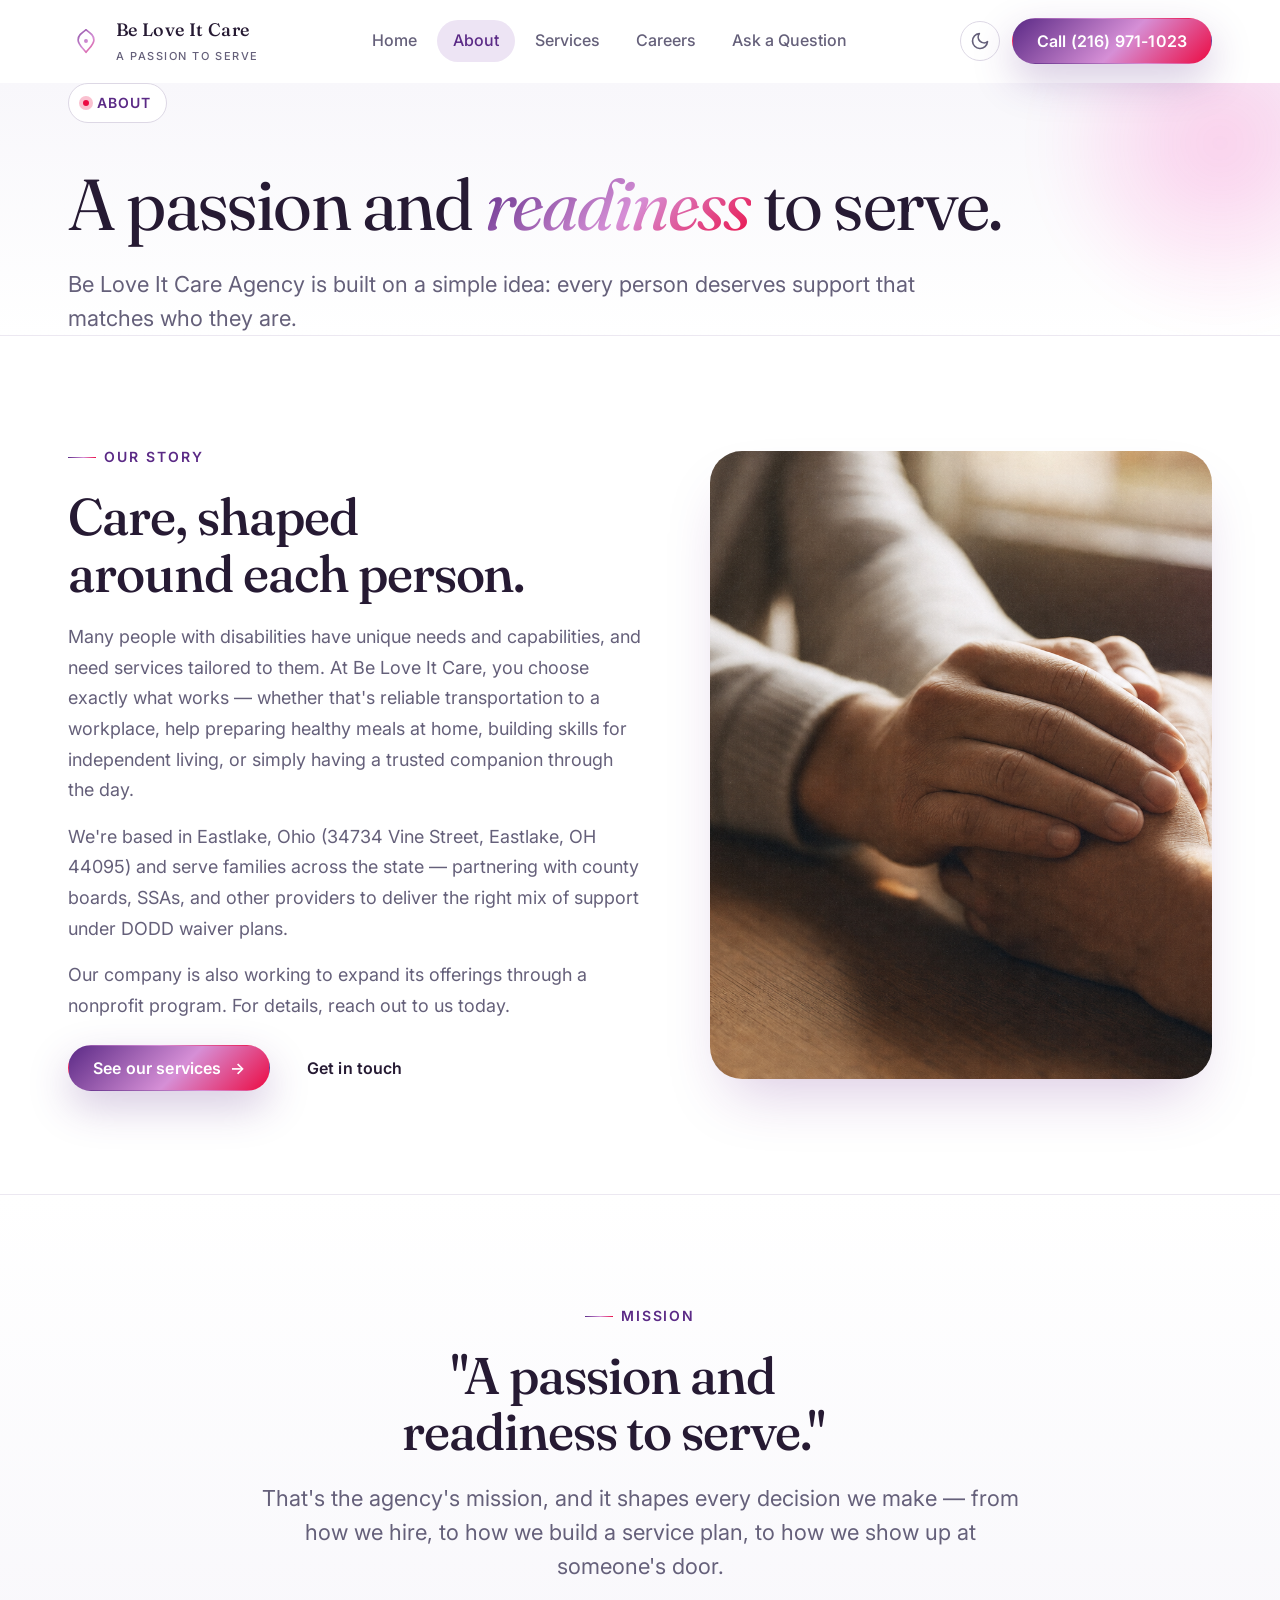
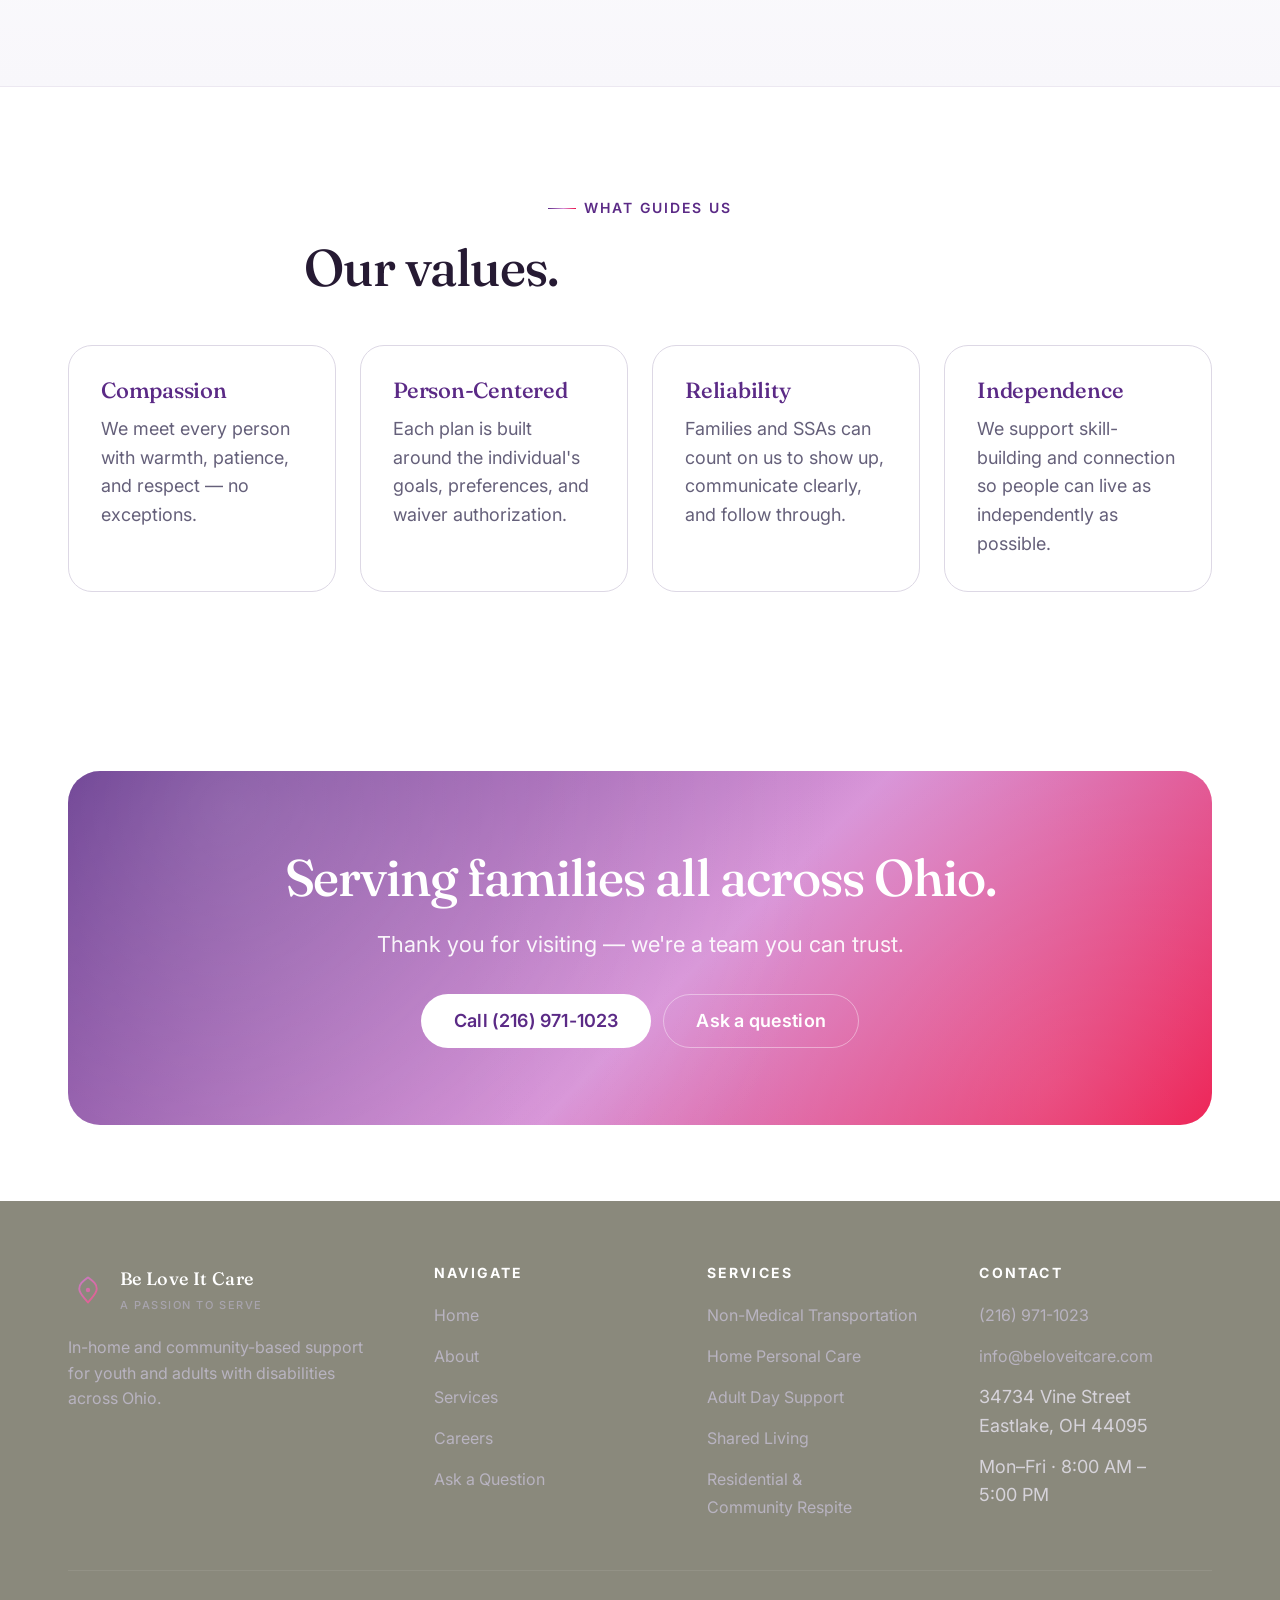
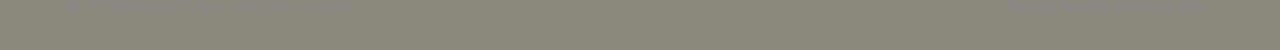
==== about.html @ aa415bed "Add files via upload" ====
<!doctype html>
<html lang="en">
<head>
  <meta charset="utf-8" />
  <meta name="viewport" content="width=device-width, initial-scale=1" />
  <title>About Be Love It Care — Be Love It Care</title>
  <meta name="description" content="Be Love It Care is an Eastlake, Ohio agency providing tailored in-home and community-based support for youth and adults with disabilities across the state." />
  <link rel="icon" type="image/svg+xml" href="./assets/favicon.svg" />
  <link rel="preconnect" href="https://fonts.googleapis.com" />
  <link rel="preconnect" href="https://fonts.gstatic.com" crossorigin />
  <link href="https://fonts.googleapis.com/css2?family=Fraunces:ital,opsz,wght@0,9..144,400;0,9..144,500;0,9..144,600;1,9..144,400;1,9..144,500&family=Inter:wght@400;500;600;700&display=swap" rel="stylesheet" />
  <link rel="stylesheet" href="./base.css" />
  <link rel="stylesheet" href="./style.css" />
</head>
<body>
  <a href="#main" class="sr-only">Skip to content</a>

  <header class="site-header">
    <div class="container">
      <nav class="nav" aria-label="Primary">
        <a class="brand" href="./index.html">
          <svg class="brand-mark" viewBox="0 0 64 64" fill="none" aria-hidden="true">
            <defs>
              <linearGradient id="bm1" x1="0" y1="0" x2="64" y2="64" gradientUnits="userSpaceOnUse">
                <stop offset="0" stop-color="#5b2a86"/><stop offset=".55" stop-color="#d68fd6"/><stop offset="1" stop-color="#ec0b43"/>
              </linearGradient>
            </defs>
            <path d="M32 12 C24 18, 18 22, 18 30 C18 38, 26 44, 32 52 C38 44, 46 38, 46 30 C46 22, 40 18, 32 12 Z" stroke="url(#bm1)" stroke-width="3" stroke-linejoin="round" fill="none"/>
            <circle cx="32" cy="32" r="3.5" fill="url(#bm1)"/>
          </svg>
          <span>
            <span class="brand-name">Be Love It Care</span>
            <span class="brand-tagline">A Passion to Serve</span>
          </span>
        </a>
        <ul class="nav-links" role="list">
          <li><a href="./index.html">Home</a></li>
          <li><a href="./about.html" aria-current="page">About</a></li>
          <li><a href="./services.html">Services</a></li>
          <li><a href="./careers.html">Careers</a></li>
          <li><a href="./ask.html">Ask a Question</a></li>
        </ul>
        <div class="nav-actions">
          <button class="theme-toggle" data-theme-toggle aria-label="Toggle theme"></button>
          <a class="btn btn--primary" href="tel:+12169711023">Call (216) 971-1023</a>
          <button class="nav-toggle" data-nav-toggle aria-label="Open menu" aria-expanded="false">
            <svg width="20" height="20" viewBox="0 0 24 24" fill="none" stroke="currentColor" stroke-width="2" stroke-linecap="round"><line x1="3" y1="6" x2="21" y2="6"/><line x1="3" y1="12" x2="21" y2="12"/><line x1="3" y1="18" x2="21" y2="18"/></svg>
          </button>
        </div>
      </nav>
    </div>
  </header>

  <main id="main">

    <section class="page-hero">
      <div class="container">
        <span class="hero-tag"><span class="dot"></span> About</span>
        <h1 class="page-title">A passion and <span class="accent">readiness</span> to serve.</h1>
        <p class="page-lede">Be Love It Care Agency is built on a simple idea: every person deserves support that matches who they are.</p>
      </div>
    </section>

    <section class="section">
      <div class="container">
        <div class="about-grid">
          <div class="reveal">
            <span class="section-eyebrow">Our Story</span>
            <h2 class="section-title">Care, shaped around each person.</h2>
            <p class="prose">Many people with disabilities have unique needs and capabilities, and need services tailored to them. At Be Love It Care, you choose exactly what works — whether that's reliable transportation to a workplace, help preparing healthy meals at home, building skills for independent living, or simply having a trusted companion through the day.</p>
            <p class="prose">We're based in Eastlake, Ohio (34734 Vine Street, Eastlake, OH 44095) and serve families across the state — partnering with county boards, SSAs, and other providers to deliver the right mix of support under DODD waiver plans.</p>
            <p class="prose">Our company is also working to expand its offerings through a nonprofit program. For details, reach out to us today.</p>
            <div style="margin-top: var(--space-6); display:flex; gap: var(--space-3); flex-wrap: wrap;">
              <a class="btn btn--primary" href="./services.html">See our services <span class="arrow">→</span></a>
              <a class="btn btn--ghost" href="./ask.html">Get in touch</a>
            </div>
          </div>
          <div class="reveal">
            <img class="rounded-img" src="./assets/about.png" alt="A caregiver and client sharing a quiet moment at a sunlit table" />
          </div>
        </div>
      </div>
    </section>

    <section class="section mission">
      <div class="container">
        <div class="reveal" style="text-align:center; max-width: 780px; margin: 0 auto;">
          <span class="section-eyebrow">Mission</span>
          <h2 class="section-title">"A passion and readiness to serve."</h2>
          <p class="section-lede">That's the agency's mission, and it shapes every decision we make — from how we hire, to how we build a service plan, to how we show up at someone's door.</p>
        </div>
      </div>
    </section>

    <section class="section">
      <div class="container">
        <div class="reveal" style="text-align:center; margin-bottom: var(--space-8);">
          <span class="section-eyebrow">What Guides Us</span>
          <h2 class="section-title">Our values.</h2>
        </div>
        <div class="values-grid">
          <div class="value reveal">
            <h3>Compassion</h3>
            <p>We meet every person with warmth, patience, and respect — no exceptions.</p>
          </div>
          <div class="value reveal">
            <h3>Person-Centered</h3>
            <p>Each plan is built around the individual's goals, preferences, and waiver authorization.</p>
          </div>
          <div class="value reveal">
            <h3>Reliability</h3>
            <p>Families and SSAs can count on us to show up, communicate clearly, and follow through.</p>
          </div>
          <div class="value reveal">
            <h3>Independence</h3>
            <p>We support skill-building and connection so people can live as independently as possible.</p>
          </div>
        </div>
      </div>
    </section>

    <section>
      <div class="container">
        <div class="cta-banner reveal">
          <h2>Serving families all across Ohio.</h2>
          <p>Thank you for visiting — we're a team you can trust.</p>
          <div style="display:flex; gap: var(--space-3); justify-content: center; flex-wrap: wrap;">
            <a class="btn btn--primary btn--lg" href="tel:+12169711023">Call (216) 971-1023</a>
            <a class="btn btn--secondary btn--lg" href="./ask.html">Ask a question</a>
          </div>
        </div>
      </div>
    </section>
  </main>

  <footer class="site-footer">
    <div class="container">
      <div class="footer-grid">
        <div>
          <div class="footer-brand">
            <svg class="brand-mark" viewBox="0 0 64 64" fill="none" aria-hidden="true">
              <defs><linearGradient id="fb1" x1="0" y1="0" x2="64" y2="64" gradientUnits="userSpaceOnUse"><stop offset="0" stop-color="#b88de0"/><stop offset="1" stop-color="#f44c70"/></linearGradient></defs>
              <path d="M32 12 C24 18, 18 22, 18 30 C18 38, 26 44, 32 52 C38 44, 46 38, 46 30 C46 22, 40 18, 32 12 Z" stroke="url(#fb1)" stroke-width="3" stroke-linejoin="round" fill="none"/>
              <circle cx="32" cy="32" r="3.5" fill="url(#fb1)"/>
            </svg>
            <span><span class="brand-name">Be Love It Care</span><span class="brand-tagline">A Passion to Serve</span></span>
          </div>
          <p class="footer-tagline">In-home and community-based support for youth and adults with disabilities across Ohio.</p>
        </div>
        <div class="footer-col">
          <h4>Navigate</h4>
          <ul role="list">
            <li><a href="./index.html">Home</a></li>
            <li><a href="./about.html">About</a></li>
            <li><a href="./services.html">Services</a></li>
            <li><a href="./careers.html">Careers</a></li>
            <li><a href="./ask.html">Ask a Question</a></li>
          </ul>
        </div>
        <div class="footer-col">
          <h4>Services</h4>
          <ul role="list">
            <li><a href="./services.html#transportation">Non-Medical Transportation</a></li>
            <li><a href="./services.html#personal-care">Home Personal Care</a></li>
            <li><a href="./services.html#day-support">Adult Day Support</a></li>
            <li><a href="./services.html#shared-living">Shared Living</a></li>
            <li><a href="./services.html#respite">Residential &amp; Community Respite</a></li>
          </ul>
        </div>
        <div class="footer-col">
          <h4>Contact</h4>
          <ul role="list">
            <li><a href="tel:+12169711023">(216) 971-1023</a></li>
            <li><a href="mailto:info@beloveitcare.com">info@beloveitcare.com</a></li>
            <li>34734 Vine Street<br/>Eastlake, OH 44095</li>
            <li>Mon–Fri · 8:00 AM – 5:00 PM</li>
          </ul>
        </div>
      </div>
      <div class="footer-bar">
        <span>© <span id="current-year">2026</span> Be Love It Care. All rights reserved.</span>
        <span>Serving families all across Ohio.</span>
      </div>
    </div>
  </footer>

  <script src="./app.js" defer></script>
</body>
</html>
---- base.css ----
/* base.css */
*, *::before, *::after { box-sizing: border-box; margin: 0; padding: 0; }

html {
  -moz-text-size-adjust: none;
  -webkit-text-size-adjust: none;
  text-size-adjust: none;
  -webkit-font-smoothing: antialiased;
  -moz-osx-font-smoothing: grayscale;
  text-rendering: optimizeLegibility;
  scroll-behavior: smooth;
  hanging-punctuation: first last;
  scroll-padding-top: var(--space-20);
}

body {
  min-height: 100dvh;
  line-height: 1.6;
  font-family: var(--font-body, sans-serif);
  font-size: var(--text-base);
  color: var(--color-text);
  background-color: var(--color-bg);
}

img, picture, video, canvas, svg { display: block; max-width: 100%; height: auto; }
ul[role='list'], ol[role='list'] { list-style: none; }
input, button, textarea, select { font: inherit; color: inherit; }

h1, h2, h3, h4, h5, h6 { text-wrap: balance; line-height: 1.15; font-family: var(--font-display, serif); font-weight: 500; letter-spacing: -0.01em; }
p, li, figcaption { text-wrap: pretty; max-width: 68ch; }

::selection { background: color-mix(in oklab, var(--color-primary) 25%, transparent); color: var(--color-text); }

:focus-visible { outline: 2px solid var(--color-primary); outline-offset: 3px; border-radius: var(--radius-sm); }

@media (prefers-reduced-motion: reduce) {
  *, *::before, *::after {
    animation-duration: 0.01ms !important;
    animation-iteration-count: 1 !important;
    transition-duration: 0.01ms !important;
    scroll-behavior: auto !important;
  }
}

button { cursor: pointer; background: none; border: none; }
table { border-collapse: collapse; width: 100%; }

a, button, [role='button'], [role='link'], input, textarea, select {
  transition: color var(--transition-interactive), background var(--transition-interactive), border-color var(--transition-interactive), box-shadow var(--transition-interactive), transform var(--transition-interactive);
}

.sr-only {
  position: absolute; width: 1px; height: 1px; padding: 0; margin: -1px;
  overflow: hidden; clip: rect(0,0,0,0); white-space: nowrap; border-width: 0;
}
---- style.css ----
/* ============================================================
   Be Love It Care — Design System
   Brand: #5b2a86 deep purple, #d68fd6 orchid, #ec0b43 crimson
           #8a897c warm gray, #fbfcff cloud white
   ============================================================ */

:root, [data-theme='light'] {
  /* Type scale */
  --text-xs: clamp(0.75rem, 0.7rem + 0.25vw, 0.875rem);
  --text-sm: clamp(0.875rem, 0.8rem + 0.35vw, 1rem);
  --text-base: clamp(1rem, 0.95rem + 0.25vw, 1.125rem);
  --text-lg: clamp(1.125rem, 1rem + 0.6vw, 1.375rem);
  --text-xl: clamp(1.5rem, 1.2rem + 1.25vw, 2.25rem);
  --text-2xl: clamp(2rem, 1.3rem + 2.4vw, 3.25rem);
  --text-3xl: clamp(2.5rem, 1.3rem + 4vw, 4.5rem);
  --text-hero: clamp(2.75rem, 1rem + 5.5vw, 5.5rem);

  /* Spacing */
  --space-1: 0.25rem;
  --space-2: 0.5rem;
  --space-3: 0.75rem;
  --space-4: 1rem;
  --space-5: 1.25rem;
  --space-6: 1.5rem;
  --space-8: 2rem;
  --space-10: 2.5rem;
  --space-12: 3rem;
  --space-16: 4rem;
  --space-20: 5rem;
  --space-24: 6rem;
  --space-32: 8rem;

  /* Brand palette — light mode */
  --color-bg: #ffffff;
  --color-surface: #ffffff;
  --color-surface-2: #f8f7fb;
  --color-surface-offset: #f0edf5;
  --color-surface-tinted: #fbf4fb;
  --color-divider: #ece8f1;
  --color-border: #ddd8e5;

  --color-text: #261a33;
  --color-text-muted: #65607a;
  --color-text-faint: #a39fae;
  --color-text-inverse: #fbfcff;

  --color-primary: #5b2a86;          /* deep purple */
  --color-primary-hover: #481f6c;
  --color-primary-active: #361650;
  --color-primary-soft: #ede4f4;

  --color-accent: #d68fd6;            /* orchid */
  --color-accent-hover: #c272c2;
  --color-accent-soft: #f7e9f7;

  --color-highlight: #ec0b43;        /* crimson for emphasis */
  --color-highlight-soft: #fde2e8;

  --color-graphite: #8a897c;
  --color-mist: #ffffff;

  /* Brand gradient — used sparingly */
  --gradient-brand: linear-gradient(135deg, #5b2a86 0%, #d68fd6 55%, #ec0b43 100%);
  --gradient-soft: linear-gradient(180deg, #ffffff 0%, #f8f7fb 100%);

  /* Radius */
  --radius-sm: 0.375rem;
  --radius-md: 0.625rem;
  --radius-lg: 1rem;
  --radius-xl: 1.5rem;
  --radius-2xl: 2rem;
  --radius-full: 9999px;

  /* Transitions */
  --transition-interactive: 220ms cubic-bezier(0.16, 1, 0.3, 1);
  --transition-slow: 600ms cubic-bezier(0.16, 1, 0.3, 1);

  /* Shadows */
  --shadow-sm: 0 1px 2px rgb(45 30 60 / 0.06);
  --shadow-md: 0 8px 24px rgb(45 30 60 / 0.08);
  --shadow-lg: 0 24px 60px rgb(45 30 60 / 0.12);
  --shadow-brand: 0 16px 40px rgb(91 42 134 / 0.25);

  /* Content widths */
  --content-narrow: 680px;
  --content-default: 1040px;
  --content-wide: 1240px;

  /* Fonts */
  --font-body: 'Inter', 'Helvetica Neue', system-ui, sans-serif;
  --font-display: 'Fraunces', 'Cormorant Garamond', Georgia, serif;
}

[data-theme='dark'] {
  --color-bg: #14111a;
  --color-surface: #1d1827;
  --color-surface-2: #241d30;
  --color-surface-offset: #2c2438;
  --color-surface-tinted: #2b1d33;
  --color-divider: #2f2840;
  --color-border: #3c3450;

  --color-text: #f0eaf5;
  --color-text-muted: #a89eb6;
  --color-text-faint: #6e6580;
  --color-text-inverse: #14111a;

  --color-primary: #b88de0;
  --color-primary-hover: #caa3ec;
  --color-primary-active: #dabaf2;
  --color-primary-soft: #2a1d3a;

  --color-accent: #e2a8e2;
  --color-accent-hover: #ecbeec;
  --color-accent-soft: #321e3a;

  --color-highlight: #f44c70;
  --color-highlight-soft: #3a1c25;

  --gradient-brand: linear-gradient(135deg, #7a44a8 0%, #d68fd6 55%, #f44c70 100%);
  --gradient-soft: linear-gradient(180deg, #14111a 0%, #1d1827 100%);

  --shadow-sm: 0 1px 2px rgb(0 0 0 / 0.3);
  --shadow-md: 0 8px 24px rgb(0 0 0 / 0.4);
  --shadow-lg: 0 24px 60px rgb(0 0 0 / 0.5);
  --shadow-brand: 0 16px 40px rgb(236 11 67 / 0.22);
}

/* System preference fallback */
@media (prefers-color-scheme: dark) {
  :root:not([data-theme]) {
    --color-bg: #14111a;
    --color-surface: #1d1827;
    --color-surface-2: #241d30;
    --color-surface-offset: #2c2438;
    --color-surface-tinted: #2b1d33;
    --color-divider: #2f2840;
    --color-border: #3c3450;
    --color-text: #f0eaf5;
    --color-text-muted: #a89eb6;
    --color-text-faint: #6e6580;
    --color-text-inverse: #14111a;
    --color-primary: #b88de0;
    --color-primary-hover: #caa3ec;
    --color-primary-soft: #2a1d3a;
    --color-accent: #e2a8e2;
    --color-accent-soft: #321e3a;
    --color-highlight: #f44c70;
  }
}

/* ============================================================
   Layout primitives
   ============================================================ */

.container {
  width: 100%;
  max-width: var(--content-wide);
  margin-inline: auto;
  padding-inline: clamp(var(--space-5), 4vw, var(--space-12));
}
.container--narrow { max-width: var(--content-narrow); }
.container--default { max-width: var(--content-default); }

.section {
  padding-block: clamp(var(--space-16), 8vw, var(--space-32));
}
.section--tight { padding-block: clamp(var(--space-12), 6vw, var(--space-20)); }

.section-eyebrow {
  display: inline-flex;
  align-items: center;
  gap: var(--space-2);
  font-size: var(--text-xs);
  font-weight: 600;
  text-transform: uppercase;
  letter-spacing: 0.14em;
  color: var(--color-primary);
  margin-bottom: var(--space-5);
}
.section-eyebrow::before {
  content: '';
  display: inline-block;
  width: 1.75rem;
  height: 1px;
  background: var(--gradient-brand);
}

.section-title {
  font-family: var(--font-display);
  font-size: var(--text-2xl);
  font-weight: 500;
  letter-spacing: -0.02em;
  line-height: 1.1;
  max-width: 22ch;
  margin-bottom: var(--space-5);
}
.section-lede {
  font-size: var(--text-lg);
  color: var(--color-text-muted);
  max-width: 58ch;
  line-height: 1.55;
}

/* ============================================================
   Header / Navigation
   ============================================================ */

.site-header {
  position: sticky;
  top: 0;
  z-index: 50;
  background: color-mix(in oklab, var(--color-bg) 85%, transparent);
  backdrop-filter: saturate(140%) blur(14px);
  -webkit-backdrop-filter: saturate(140%) blur(14px);
  border-bottom: 1px solid transparent;
  transition: border-color var(--transition-interactive), background var(--transition-interactive);
}
.site-header.is-scrolled {
  border-bottom-color: var(--color-divider);
}

.nav {
  display: flex;
  align-items: center;
  justify-content: space-between;
  gap: var(--space-6);
  padding-block: var(--space-4);
}

.brand {
  display: inline-flex;
  align-items: center;
  gap: var(--space-3);
  text-decoration: none;
  color: var(--color-text);
}
.brand-mark { width: 36px; height: 36px; flex-shrink: 0; }
.brand-name {
  font-family: var(--font-display);
  font-size: 1.125rem;
  font-weight: 500;
  letter-spacing: 0.02em;
  line-height: 1;
}
.brand-tagline {
  display: block;
  font-family: var(--font-body);
  font-size: 0.6875rem;
  letter-spacing: 0.14em;
  text-transform: uppercase;
  color: var(--color-text-muted);
  margin-top: 0.2rem;
  font-weight: 500;
}

.nav-links {
  display: flex;
  align-items: center;
  gap: var(--space-1);
  list-style: none;
}
.nav-links a {
  display: inline-block;
  padding: var(--space-2) var(--space-4);
  font-size: var(--text-sm);
  font-weight: 500;
  color: var(--color-text-muted);
  text-decoration: none;
  border-radius: var(--radius-full);
}
.nav-links a:hover, .nav-links a[aria-current='page'] { color: var(--color-primary); background: var(--color-primary-soft); }

.nav-actions { display: flex; align-items: center; gap: var(--space-3); }

.theme-toggle {
  display: inline-flex;
  align-items: center;
  justify-content: center;
  width: 40px; height: 40px;
  border-radius: var(--radius-full);
  color: var(--color-text-muted);
  border: 1px solid var(--color-border);
  background: var(--color-surface);
}
.theme-toggle:hover { color: var(--color-primary); border-color: var(--color-primary); }

.nav-toggle {
  display: none;
  width: 40px; height: 40px;
  align-items: center;
  justify-content: center;
  border-radius: var(--radius-full);
  border: 1px solid var(--color-border);
  background: var(--color-surface);
  color: var(--color-text);
}

/* ============================================================
   Buttons
   ============================================================ */

.btn {
  display: inline-flex;
  align-items: center;
  justify-content: center;
  gap: var(--space-2);
  padding: 0.875rem 1.5rem;
  font-size: var(--text-sm);
  font-weight: 600;
  letter-spacing: 0.01em;
  border-radius: var(--radius-full);
  text-decoration: none;
  border: 1px solid transparent;
  white-space: nowrap;
  line-height: 1;
}
.btn--primary {
  background: var(--gradient-brand);
  color: #fff;
  box-shadow: var(--shadow-brand);
}
.btn--primary:hover { transform: translateY(-1px); filter: saturate(110%); }
.btn--secondary {
  background: var(--color-surface);
  color: var(--color-text);
  border-color: var(--color-border);
}
.btn--secondary:hover { color: var(--color-primary); border-color: var(--color-primary); }
.btn--ghost {
  background: transparent;
  color: var(--color-text);
  border-color: transparent;
}
.btn--ghost:hover { color: var(--color-primary); }
.btn--lg { padding: 1.05rem 2rem; font-size: var(--text-base); }
.btn .arrow { transition: transform var(--transition-interactive); }
.btn:hover .arrow { transform: translateX(3px); }

/* ============================================================
   Hero
   ============================================================ */

.hero {
  position: relative;
  padding-top: clamp(var(--space-16), 8vw, var(--space-24));
  padding-bottom: clamp(var(--space-16), 8vw, var(--space-24));
  overflow: hidden;
}
.hero::before {
  content: '';
  position: absolute;
  inset: -20% -10% auto auto;
  width: 60vmax;
  height: 60vmax;
  background: radial-gradient(circle at 50% 50%, color-mix(in oklab, var(--color-highlight) 30%, transparent) 0%, transparent 60%);
  filter: blur(40px);
  z-index: 0;
  pointer-events: none;
}
.hero::after {
  content: '';
  position: absolute;
  inset: auto auto -20% -10%;
  width: 50vmax;
  height: 50vmax;
  background: radial-gradient(circle at 50% 50%, color-mix(in oklab, var(--color-primary) 30%, transparent) 0%, transparent 60%);
  filter: blur(40px);
  z-index: 0;
  pointer-events: none;
}
.hero > .container { position: relative; z-index: 1; }

.hero-grid {
  display: grid;
  gap: clamp(var(--space-10), 6vw, var(--space-16));
  grid-template-columns: 1.1fr 0.9fr;
  align-items: center;
}
@media (max-width: 900px) {
  .hero-grid { grid-template-columns: 1fr; }
}

.hero-tag {
  display: inline-flex;
  align-items: center;
  gap: var(--space-2);
  padding: 0.5rem 0.875rem;
  background: var(--color-surface);
  border: 1px solid var(--color-border);
  border-radius: var(--radius-full);
  font-size: var(--text-xs);
  font-weight: 600;
  letter-spacing: 0.08em;
  text-transform: uppercase;
  color: var(--color-primary);
  margin-bottom: var(--space-6);
}
.hero-tag .dot {
  width: 6px; height: 6px;
  border-radius: 50%;
  background: var(--color-highlight);
  box-shadow: 0 0 0 4px color-mix(in oklab, var(--color-highlight) 25%, transparent);
}

.hero-title {
  font-family: var(--font-display);
  font-size: var(--text-hero);
  font-weight: 400;
  letter-spacing: -0.025em;
  line-height: 1.02;
  margin-bottom: var(--space-6);
}
.hero-title .accent {
  background: var(--gradient-brand);
  -webkit-background-clip: text;
  background-clip: text;
  color: transparent;
  font-style: italic;
}

.hero-lede {
  font-size: var(--text-lg);
  color: var(--color-text-muted);
  max-width: 50ch;
  margin-bottom: var(--space-8);
  line-height: 1.6;
}

.hero-ctas { display: flex; flex-wrap: wrap; gap: var(--space-3); }

.hero-badges {
  display: flex;
  flex-wrap: wrap;
  gap: var(--space-2);
  margin-top: var(--space-8);
}
.badge {
  display: inline-flex;
  align-items: center;
  gap: var(--space-2);
  padding: 0.45rem 0.875rem;
  font-size: 0.78rem;
  font-weight: 500;
  border-radius: var(--radius-full);
  background: var(--color-surface);
  border: 1px solid var(--color-border);
  color: var(--color-text);
}
.badge svg { color: var(--color-primary); }

.hero-visual {
  position: relative;
  border-radius: var(--radius-2xl);
  overflow: hidden;
  box-shadow: var(--shadow-lg);
  aspect-ratio: 4 / 5;
  background: var(--color-surface-2);
}
.hero-visual img { width: 100%; height: 100%; object-fit: cover; }
.hero-visual::after { content: none; }
.hero-stat {
  position: absolute;
  left: var(--space-6);
  bottom: var(--space-6);
  z-index: 2;
  padding: var(--space-5) var(--space-6);
  background: color-mix(in oklab, var(--color-bg) 90%, transparent);
  backdrop-filter: blur(10px);
  border-radius: var(--radius-lg);
  max-width: 280px;
}
.hero-stat strong {
  font-family: var(--font-display);
  font-size: 1.5rem;
  font-weight: 500;
  display: block;
  white-space: nowrap;
  background: var(--gradient-brand);
  -webkit-background-clip: text;
  background-clip: text;
  color: transparent;
  margin-bottom: 0.25rem;
}
.hero-stat span { font-size: var(--text-sm); color: var(--color-text-muted); }

/* ============================================================
   Pillars row
   ============================================================ */

.pillars {
  background: var(--color-surface-2);
  border-block: 1px solid var(--color-divider);
}
.pillars-grid {
  display: grid;
  grid-template-columns: repeat(3, 1fr);
  gap: var(--space-8);
}
@media (max-width: 800px) { .pillars-grid { grid-template-columns: 1fr; } }
.pillar {
  display: flex;
  align-items: flex-start;
  gap: var(--space-4);
}
.pillar-icon {
  flex-shrink: 0;
  width: 48px; height: 48px;
  display: grid; place-items: center;
  background: var(--color-primary-soft);
  color: var(--color-primary);
  border-radius: var(--radius-md);
}
.pillar h3 { font-family: var(--font-body); font-size: var(--text-base); font-weight: 600; margin-bottom: 0.25rem; }
.pillar p { font-size: var(--text-sm); color: var(--color-text-muted); }

/* ============================================================
   Services grid
   ============================================================ */

.services-grid {
  display: grid;
  grid-template-columns: repeat(auto-fit, minmax(280px, 1fr));
  gap: var(--space-5);
  margin-top: var(--space-12);
}
.service-card {
  background: var(--color-surface);
  border: 1px solid var(--color-border);
  border-radius: var(--radius-xl);
  padding: var(--space-8);
  transition: transform var(--transition-interactive), box-shadow var(--transition-interactive), border-color var(--transition-interactive);
  position: relative;
  overflow: hidden;
}
.service-card::before {
  content: '';
  position: absolute;
  top: 0; left: 0; right: 0; height: 3px;
  background: var(--gradient-brand);
  opacity: 0;
  transition: opacity var(--transition-interactive);
}
.service-card:hover {
  transform: translateY(-4px);
  box-shadow: var(--shadow-md);
  border-color: transparent;
}
.service-card:hover::before { opacity: 1; }
.service-card .icon {
  display: grid; place-items: center;
  width: 52px; height: 52px;
  background: var(--color-primary-soft);
  color: var(--color-primary);
  border-radius: var(--radius-md);
  margin-bottom: var(--space-5);
}
.service-card h3 {
  font-family: var(--font-display);
  font-size: 1.375rem;
  font-weight: 500;
  letter-spacing: -0.01em;
  margin-bottom: var(--space-3);
}
.service-card p { color: var(--color-text-muted); font-size: var(--text-base); line-height: 1.6; }

/* ============================================================
   Mission with stats
   ============================================================ */

.mission {
  background: var(--gradient-soft);
  border-block: 1px solid var(--color-divider);
}
.mission-grid {
  display: grid;
  grid-template-columns: 1.2fr 1fr;
  gap: clamp(var(--space-10), 8vw, var(--space-20));
  align-items: center;
}
@media (max-width: 900px) { .mission-grid { grid-template-columns: 1fr; } }
.stats {
  display: grid;
  grid-template-columns: 1fr 1fr;
  gap: var(--space-6);
}
.stat {
  padding: var(--space-6);
  background: var(--color-surface);
  border: 1px solid var(--color-border);
  border-radius: var(--radius-lg);
}
.stat strong {
  font-family: var(--font-display);
  font-size: clamp(2.25rem, 1rem + 3vw, 3rem);
  font-weight: 500;
  display: block;
  background: var(--gradient-brand);
  -webkit-background-clip: text;
  background-clip: text;
  color: transparent;
  line-height: 1;
  margin-bottom: var(--space-2);
}
.stat span { font-size: var(--text-sm); color: var(--color-text-muted); }

/* ============================================================
   Who we serve
   ============================================================ */

.audience-grid {
  display: grid;
  grid-template-columns: repeat(auto-fit, minmax(240px, 1fr));
  gap: var(--space-5);
  margin-top: var(--space-12);
}
.audience-card {
  position: relative;
  border-radius: var(--radius-xl);
  padding: var(--space-8);
  overflow: hidden;
  min-height: 280px;
  display: flex;
  flex-direction: column;
  justify-content: flex-end;
  color: #fff;
  isolation: isolate;
}
.audience-card::before {
  content: '';
  position: absolute; inset: 0;
  background: var(--gradient-brand);
  z-index: -2;
}
.audience-card::after {
  content: '';
  position: absolute; inset: 0;
  background: linear-gradient(180deg, rgb(0 0 0 / 0.1) 0%, rgb(0 0 0 / 0.55) 100%);
  z-index: -1;
}
.audience-card:nth-child(2)::before { background: linear-gradient(135deg, #5b2a86, #8a897c); }
.audience-card:nth-child(3)::before { background: linear-gradient(135deg, #d68fd6, #5b2a86); }
.audience-card:nth-child(4)::before { background: linear-gradient(135deg, #ec0b43, #d68fd6); }
.audience-card h3 {
  font-family: var(--font-display);
  font-size: 1.5rem;
  font-weight: 500;
  margin-bottom: var(--space-2);
}
.audience-card p { font-size: var(--text-sm); opacity: 0.9; line-height: 1.55; }

/* ============================================================
   CTA banner
   ============================================================ */

.cta-banner {
  position: relative;
  border-radius: var(--radius-2xl);
  padding: clamp(var(--space-10), 6vw, var(--space-20));
  background: var(--gradient-brand);
  color: #fff;
  overflow: hidden;
  text-align: center;
  margin-block: clamp(var(--space-12), 6vw, var(--space-20));
}
.cta-banner::before {
  content: '';
  position: absolute;
  inset: -50% -10%;
  background: radial-gradient(circle at 20% 30%, rgb(255 255 255 / 0.2) 0%, transparent 50%),
              radial-gradient(circle at 80% 70%, rgb(255 255 255 / 0.15) 0%, transparent 50%);
  pointer-events: none;
}
.cta-banner > * { position: relative; }
.cta-banner h2 {
  font-family: var(--font-display);
  font-size: var(--text-2xl);
  font-weight: 500;
  letter-spacing: -0.02em;
  max-width: 22ch;
  margin: 0 auto var(--space-5);
}
.cta-banner p { font-size: var(--text-lg); margin: 0 auto var(--space-8); max-width: 50ch; opacity: 0.92; }
.cta-banner .btn--primary { background: #fff; color: var(--color-primary); box-shadow: none; }
.cta-banner .btn--primary:hover { background: var(--color-mist); }
.cta-banner .btn--secondary { background: transparent; color: #fff; border-color: rgb(255 255 255 / 0.4); }
.cta-banner .btn--secondary:hover { background: rgb(255 255 255 / 0.1); color: #fff; }

/* ============================================================
   Forms
   ============================================================ */

.form-page {
  padding-block: clamp(var(--space-12), 6vw, var(--space-20));
}
.form-layout {
  display: grid;
  grid-template-columns: 1fr 1.4fr;
  gap: clamp(var(--space-10), 6vw, var(--space-16));
  align-items: flex-start;
}
@media (max-width: 900px) { .form-layout { grid-template-columns: 1fr; } }

.form-side {
  position: sticky;
  top: var(--space-24);
}
.form-side h1 {
  font-family: var(--font-display);
  font-size: var(--text-3xl);
  font-weight: 400;
  letter-spacing: -0.025em;
  line-height: 1.05;
  margin-bottom: var(--space-6);
}
.form-side h1 .accent {
  background: var(--gradient-brand);
  -webkit-background-clip: text;
  background-clip: text;
  color: transparent;
  font-style: italic;
}
.form-side .lede {
  font-size: var(--text-lg);
  color: var(--color-text-muted);
  line-height: 1.55;
  margin-bottom: var(--space-8);
}

.steps {
  display: grid;
  gap: var(--space-5);
  margin-top: var(--space-8);
}
.step {
  display: grid;
  grid-template-columns: 44px 1fr;
  gap: var(--space-4);
  align-items: flex-start;
}
.step-num {
  width: 44px; height: 44px;
  display: grid; place-items: center;
  border-radius: var(--radius-full);
  background: var(--color-primary-soft);
  color: var(--color-primary);
  font-family: var(--font-display);
  font-weight: 600;
  font-size: 1.125rem;
}
.step h4 { font-family: var(--font-body); font-size: var(--text-base); font-weight: 600; margin-bottom: 0.25rem; }
.step p { font-size: var(--text-sm); color: var(--color-text-muted); }

.form-card {
  background: var(--color-surface);
  border: 1px solid var(--color-border);
  border-radius: var(--radius-xl);
  padding: clamp(var(--space-6), 4vw, var(--space-10));
  box-shadow: var(--shadow-sm);
}

.form-section {
  padding-block: var(--space-6);
  border-bottom: 1px solid var(--color-divider);
}
.form-section:first-child { padding-top: 0; }
.form-section:last-of-type { border-bottom: 0; padding-bottom: 0; }
.form-section h3 {
  font-family: var(--font-body);
  font-size: 0.8125rem;
  font-weight: 600;
  text-transform: uppercase;
  letter-spacing: 0.12em;
  color: var(--color-primary);
  margin-bottom: var(--space-5);
}

.field-row {
  display: grid;
  grid-template-columns: 1fr 1fr;
  gap: var(--space-4);
}
@media (max-width: 600px) { .field-row { grid-template-columns: 1fr; } }

.field {
  display: flex;
  flex-direction: column;
  gap: var(--space-2);
  margin-bottom: var(--space-4);
}
.field:last-child { margin-bottom: 0; }
.field label {
  font-size: var(--text-sm);
  font-weight: 500;
  color: var(--color-text);
}
.field .req { color: var(--color-accent); margin-left: 2px; }
.field input,
.field select,
.field textarea {
  width: 100%;
  padding: 0.8rem 0.95rem;
  background: var(--color-bg);
  border: 1px solid var(--color-border);
  border-radius: var(--radius-md);
  font-size: var(--text-base);
  color: var(--color-text);
  font-family: var(--font-body);
}
.field input:hover,
.field select:hover,
.field textarea:hover { border-color: var(--color-primary); }
.field input:focus,
.field select:focus,
.field textarea:focus {
  outline: none;
  border-color: var(--color-primary);
  box-shadow: 0 0 0 4px var(--color-primary-soft);
}
.field textarea { min-height: 140px; resize: vertical; }
.field-help { font-size: var(--text-xs); color: var(--color-text-muted); }

.checkbox-group { display: grid; gap: var(--space-3); }
.checkbox {
  display: flex;
  align-items: flex-start;
  gap: var(--space-3);
  padding: var(--space-4);
  border: 1px solid var(--color-border);
  border-radius: var(--radius-md);
  cursor: pointer;
  background: var(--color-bg);
  transition: border-color var(--transition-interactive), background var(--transition-interactive);
}
.checkbox:hover { border-color: var(--color-primary); }
.checkbox input { margin-top: 0.2rem; flex-shrink: 0; accent-color: var(--color-primary); }
.checkbox-text { font-size: var(--text-sm); line-height: 1.5; }
.checkbox-text strong { display: block; font-weight: 600; margin-bottom: 0.15rem; }
.checkbox-text span { color: var(--color-text-muted); }

.form-submit {
  display: flex;
  justify-content: space-between;
  align-items: center;
  gap: var(--space-5);
  margin-top: var(--space-8);
  padding-top: var(--space-6);
  border-top: 1px solid var(--color-divider);
}
.form-disclaimer {
  font-size: var(--text-xs);
  color: var(--color-text-muted);
  max-width: 40ch;
}

/* ============================================================
   Careers positions
   ============================================================ */

.positions-grid {
  display: grid;
  grid-template-columns: repeat(auto-fit, minmax(280px, 1fr));
  gap: var(--space-6);
  margin-top: var(--space-8);
}
.position-card {
  display: flex;
  flex-direction: column;
  padding: var(--space-8);
  background: var(--color-surface);
  border: 1px solid var(--color-border);
  border-radius: var(--radius-xl);
  transition: transform var(--transition-interactive), border-color var(--transition-interactive), box-shadow var(--transition-interactive);
}
.position-card:hover {
  transform: translateY(-3px);
  border-color: var(--color-primary);
  box-shadow: var(--shadow-md);
}
.position-card .position-tag {
  display: inline-block;
  align-self: flex-start;
  font-size: var(--text-xs);
  font-weight: 600;
  letter-spacing: 0.08em;
  text-transform: uppercase;
  padding: 0.35rem 0.75rem;
  border-radius: var(--radius-full);
  background: var(--gradient-brand);
  color: #fff;
  margin-bottom: var(--space-4);
}
.position-card h3 {
  font-family: var(--font-display);
  font-size: 1.375rem;
  font-weight: 500;
  letter-spacing: -0.01em;
  line-height: 1.2;
  margin-bottom: var(--space-3);
  color: var(--color-text);
}
.position-card > p {
  color: var(--color-text-muted);
  font-size: var(--text-sm);
  line-height: 1.55;
  margin-bottom: var(--space-5);
}
.position-bullets {
  list-style: none;
  padding: 0;
  display: grid;
  gap: var(--space-2);
  font-size: var(--text-sm);
  margin-bottom: var(--space-6);
}
.position-bullets li {
  padding-left: var(--space-5);
  position: relative;
  color: var(--color-text);
}
.position-bullets li::before {
  content: "";
  position: absolute;
  left: 0;
  top: 0.45em;
  width: 14px;
  height: 14px;
  border-radius: var(--radius-full);
  background: var(--gradient-brand);
  opacity: 0.85;
  -webkit-mask: url("data:image/svg+xml;utf8,<svg xmlns='http://www.w3.org/2000/svg' viewBox='0 0 24 24' fill='none' stroke='white' stroke-width='4' stroke-linecap='round' stroke-linejoin='round'><polyline points='20 6 9 17 4 12'/></svg>") center/70% no-repeat;
          mask: url("data:image/svg+xml;utf8,<svg xmlns='http://www.w3.org/2000/svg' viewBox='0 0 24 24' fill='none' stroke='white' stroke-width='4' stroke-linecap='round' stroke-linejoin='round'><polyline points='20 6 9 17 4 12'/></svg>") center/70% no-repeat;
}
.position-card .btn { margin-top: auto; align-self: flex-start; }

.benefits-strip {
  margin-top: var(--space-16);
  padding: var(--space-10);
  background: var(--color-surface-2);
  border: 1px solid var(--color-border);
  border-radius: var(--radius-xl);
  display: grid;
  grid-template-columns: minmax(220px, 1fr) 1.4fr;
  gap: var(--space-10);
  align-items: center;
}
.benefits-strip h3 {
  font-family: var(--font-display);
  font-size: 1.5rem;
  font-weight: 500;
  line-height: 1.2;
  letter-spacing: -0.01em;
  margin-top: var(--space-3);
  color: var(--color-text);
  max-width: 18ch;
}
.benefits-list {
  list-style: none;
  padding: 0;
  display: flex;
  flex-wrap: wrap;
  gap: var(--space-3);
}
.benefits-list li {
  font-size: var(--text-sm);
  font-weight: 500;
  color: var(--color-text);
  padding: 0.55rem 1rem;
  background: var(--color-surface);
  border: 1px solid var(--color-border);
  border-radius: var(--radius-full);
}
@media (max-width: 800px) {
  .benefits-strip {
    grid-template-columns: 1fr;
    gap: var(--space-6);
    padding: var(--space-8);
  }
}

/* ============================================================
   Values grid (careers)
   ============================================================ */

.values-grid {
  display: grid;
  grid-template-columns: repeat(auto-fit, minmax(260px, 1fr));
  gap: var(--space-6);
  margin-top: var(--space-12);
}
.value {
  padding: var(--space-8);
  background: var(--color-surface);
  border: 1px solid var(--color-border);
  border-radius: var(--radius-xl);
}
.value h3 {
  font-family: var(--font-display);
  font-size: 1.375rem;
  font-weight: 500;
  margin-bottom: var(--space-3);
  color: var(--color-primary);
}
.value p { color: var(--color-text-muted); }

/* ============================================================
   About page
   ============================================================ */

.about-hero {
  padding-block: clamp(var(--space-16), 8vw, var(--space-24));
  background: var(--color-surface-2);
  border-bottom: 1px solid var(--color-divider);
}
.about-hero h1 {
  font-family: var(--font-display);
  font-size: var(--text-3xl);
  font-weight: 400;
  letter-spacing: -0.025em;
  line-height: 1.05;
  max-width: 18ch;
  margin-bottom: var(--space-6);
}
.about-hero h1 .accent {
  background: var(--gradient-brand);
  -webkit-background-clip: text;
  background-clip: text;
  color: transparent;
  font-style: italic;
}
.about-hero p {
  font-size: var(--text-lg);
  color: var(--color-text-muted);
  max-width: 60ch;
}

.feature-row {
  display: grid;
  grid-template-columns: 1fr 1fr;
  gap: clamp(var(--space-10), 6vw, var(--space-16));
  align-items: center;
  padding-block: clamp(var(--space-12), 6vw, var(--space-20));
}
.feature-row:nth-child(even) { direction: rtl; }
.feature-row:nth-child(even) > * { direction: ltr; }
@media (max-width: 800px) { .feature-row, .feature-row:nth-child(even) { grid-template-columns: 1fr; direction: ltr; } }
.feature-visual {
  border-radius: var(--radius-2xl);
  overflow: hidden;
  aspect-ratio: 4 / 3;
  background: var(--color-surface-2);
  position: relative;
}
.feature-visual img { width: 100%; height: 100%; object-fit: cover; }

/* ============================================================
   Footer
   ============================================================ */

.site-footer {
  background: var(--color-graphite, #2a2530);
  color: #d6d3da;
  padding-block: var(--space-16) var(--space-8);
}
[data-theme='dark'] .site-footer { background: #0d0a14; }
.footer-grid {
  display: grid;
  grid-template-columns: 1.4fr 1fr 1fr 1fr;
  gap: var(--space-10);
  margin-bottom: var(--space-12);
}
@media (max-width: 800px) { .footer-grid { grid-template-columns: 1fr 1fr; } }
@media (max-width: 500px) { .footer-grid { grid-template-columns: 1fr; } }
.footer-col h4 {
  font-family: var(--font-body);
  font-size: var(--text-xs);
  font-weight: 700;
  letter-spacing: 0.16em;
  text-transform: uppercase;
  color: #fff;
  margin-bottom: var(--space-5);
}
.footer-col ul { list-style: none; display: grid; gap: var(--space-3); }
.footer-col a { color: #b8b3c0; text-decoration: none; font-size: var(--text-sm); }
.footer-col a:hover { color: #fff; }
.footer-brand { display: flex; align-items: center; gap: var(--space-3); margin-bottom: var(--space-5); color: #fff; }
.footer-brand .brand-mark { width: 40px; height: 40px; }
.footer-brand .brand-name { color: #fff; }
.footer-brand .brand-tagline { color: #a8a4ae; }
.footer-tagline { color: #b8b3c0; font-size: var(--text-sm); max-width: 36ch; }
.footer-bar {
  padding-top: var(--space-6);
  border-top: 1px solid rgb(255 255 255 / 0.08);
  display: flex;
  justify-content: space-between;
  flex-wrap: wrap;
  gap: var(--space-4);
  font-size: var(--text-xs);
  color: #8a8590;
}

/* ============================================================
   Mobile nav drawer
   ============================================================ */

@media (max-width: 820px) {
  .nav-links {
    position: fixed;
    inset: 64px 0 auto 0;
    flex-direction: column;
    align-items: stretch;
    gap: 0;
    background: var(--color-surface);
    border-bottom: 1px solid var(--color-divider);
    padding: var(--space-4);
    transform: translateY(-120%);
    transition: transform var(--transition-interactive);
    box-shadow: var(--shadow-md);
  }
  .nav-links.is-open { transform: translateY(0); }
  .nav-links a { padding: var(--space-4); border-radius: var(--radius-md); }
  .nav-toggle { display: inline-flex; }
  .nav-actions .btn { display: none; }
}

/* ============================================================
   Reveal on scroll
   ============================================================ */

/* Reveal: start at 0.001 opacity (not 0) so screenshots aren't blank if JS is slow */
.reveal {
  opacity: 0.001;
  transform: translateY(16px);
  transition: opacity var(--transition-slow), transform var(--transition-slow);
}
.reveal.in-view { opacity: 1; transform: translateY(0); }
/* If JS never loads, reveal everything via :has() fallback after page is interactive */
@media (prefers-reduced-motion: reduce) {
  .reveal { opacity: 1; transform: none; }
}
/* Failsafe: when no JS at all, content is still visible */
.no-js .reveal { opacity: 1; transform: none; }

/* ============================================================
   Success/thank-you message
   ============================================================ */

.success-msg {
  display: none;
  padding: var(--space-6);
  background: var(--color-primary-soft);
  border: 1px solid var(--color-primary);
  border-radius: var(--radius-lg);
  color: var(--color-primary);
  font-size: var(--text-base);
  margin-bottom: var(--space-6);
}
.success-msg.is-visible { display: block; }
.success-msg strong { display: block; font-weight: 600; margin-bottom: var(--space-2); }

/* ============================================================
   New: Page hero (About / Services / Careers / Ask)
   ============================================================ */
.page-hero {
  padding-block: clamp(var(--space-16), 7vw, var(--space-20)) clamp(var(--space-10), 5vw, var(--space-14));
  background: linear-gradient(180deg, var(--color-surface-2) 0%, var(--color-bg) 100%);
  border-bottom: 1px solid var(--color-divider);
  position: relative;
  overflow: hidden;
}
.page-hero::before {
  content: '';
  position: absolute;
  top: -120px;
  right: -120px;
  width: 360px;
  height: 360px;
  background: radial-gradient(circle, rgba(254,19,164,0.18), transparent 70%);
  filter: blur(20px);
  pointer-events: none;
}
.page-hero > .container { position: relative; z-index: 1; }
.page-title {
  font-family: var(--font-display);
  font-size: var(--text-3xl);
  font-weight: 400;
  letter-spacing: -0.025em;
  line-height: 1.05;
  max-width: 22ch;
  margin-block: var(--space-5) var(--space-6);
  color: var(--color-text);
}
.page-title .accent {
  background: var(--gradient-brand);
  -webkit-background-clip: text;
  background-clip: text;
  color: transparent;
  font-style: italic;
}
.page-lede {
  font-size: var(--text-lg);
  color: var(--color-text-muted);
  max-width: 64ch;
  line-height: 1.55;
}

/* ============================================================
   About page grid
   ============================================================ */
.about-grid {
  display: grid;
  grid-template-columns: 1.15fr 1fr;
  gap: clamp(var(--space-8), 5vw, var(--space-16));
  align-items: center;
}
@media (max-width: 880px) {
  .about-grid { grid-template-columns: 1fr; }
}
.prose {
  font-size: var(--text-base);
  line-height: 1.7;
  color: var(--color-text-muted);
  margin-bottom: var(--space-4);
  max-width: 60ch;
}
.rounded-img {
  width: 100%;
  height: auto;
  aspect-ratio: 4 / 5;
  object-fit: cover;
  border-radius: var(--radius-2xl);
  box-shadow: 0 30px 60px -20px rgba(99, 26, 134, 0.25);
}

/* ============================================================
   Services list (numbered)
   ============================================================ */
.services-list {
  display: grid;
  gap: var(--space-3);
  max-width: 920px;
  margin: 0 auto;
}
.service-row {
  display: grid;
  grid-template-columns: 84px 1fr;
  gap: var(--space-6);
  align-items: start;
  padding: var(--space-7) var(--space-7);
  background: var(--color-surface);
  border: 1px solid var(--color-border);
  border-radius: var(--radius-xl);
  transition: transform 0.25s ease, box-shadow 0.25s ease, border-color 0.25s ease;
}
.service-row:hover {
  transform: translateY(-2px);
  border-color: var(--color-primary);
  box-shadow: 0 20px 40px -20px rgba(99, 26, 134, 0.2);
}
.service-num {
  font-family: var(--font-display);
  font-size: 2rem;
  font-style: italic;
  font-weight: 400;
  background: var(--gradient-brand);
  -webkit-background-clip: text;
  background-clip: text;
  color: transparent;
  line-height: 1;
}
.service-row h3 {
  font-family: var(--font-display);
  font-size: 1.5rem;
  font-weight: 500;
  margin-bottom: var(--space-3);
  color: var(--color-text);
}
.service-row p {
  color: var(--color-text-muted);
  line-height: 1.65;
  font-size: var(--text-base);
}
@media (max-width: 640px) {
  .service-row { grid-template-columns: 1fr; padding: var(--space-6); gap: var(--space-3); }
}

/* Numbered service card (Services page) */
.services-grid--numbered { margin-top: var(--space-12); }
.services-grid--numbered .service-card { padding: var(--space-8); }
.services-grid--numbered .service-num {
  font-size: 1.5rem;
  margin-bottom: var(--space-4);
}

/* ============================================================
   Careers page
   ============================================================ */
.job-grid {
  display: grid;
  grid-template-columns: 1.6fr 1fr;
  gap: var(--space-8);
  align-items: start;
}
@media (max-width: 880px) {
  .job-grid { grid-template-columns: 1fr; }
}
.job-card {
  padding: clamp(var(--space-6), 4vw, var(--space-10));
  background: var(--color-surface);
  border: 1px solid var(--color-border);
  border-radius: var(--radius-2xl);
}
.job-card h2 {
  font-family: var(--font-display);
  font-size: 2rem;
  font-weight: 500;
  letter-spacing: -0.015em;
  margin-bottom: var(--space-2);
}
.job-meta {
  color: var(--color-text-muted);
  font-size: var(--text-sm);
  margin-bottom: var(--space-6);
}
.job-card h3 {
  font-family: var(--font-body);
  font-size: var(--text-base);
  font-weight: 600;
  margin-block: var(--space-6) var(--space-3);
  color: var(--color-primary);
  letter-spacing: 0.02em;
  text-transform: uppercase;
  font-size: 0.78rem;
}
.job-card p, .job-card ul { color: var(--color-text-muted); line-height: 1.6; }
.job-card ul { padding-left: var(--space-5); margin-bottom: var(--space-2); }
.job-card li { margin-bottom: var(--space-2); }

.job-side {}
.job-side-card {
  padding: var(--space-7);
  background: var(--color-surface-2);
  border: 1px solid var(--color-border);
  border-radius: var(--radius-xl);
  position: sticky;
  top: 100px;
}
.job-side-card h3 {
  font-family: var(--font-body);
  font-size: 0.78rem;
  font-weight: 600;
  text-transform: uppercase;
  letter-spacing: 0.04em;
  color: var(--color-primary);
  margin-bottom: var(--space-4);
}
.job-details {
  display: grid;
  grid-template-columns: max-content 1fr;
  gap: var(--space-2) var(--space-4);
  font-size: var(--text-sm);
}
.job-details dt { color: var(--color-text-muted); }
.job-details dd { color: var(--color-text); font-weight: 500; }
.job-bullets { list-style: none; padding: 0; display: grid; gap: var(--space-2); font-size: var(--text-sm); }
.job-bullets li {
  padding-left: var(--space-5);
  position: relative;
  color: var(--color-text);
}
.job-bullets li::before {
  content: '✓';
  position: absolute;
  left: 0;
  color: var(--color-accent);
  font-weight: 700;
}

/* ============================================================
   Contact / Ask page
   ============================================================ */
.contact-grid {
  display: grid;
  grid-template-columns: 1fr 1.4fr;
  gap: clamp(var(--space-6), 4vw, var(--space-12));
  align-items: start;
}
@media (max-width: 880px) {
  .contact-grid { grid-template-columns: 1fr; }
}
.contact-info h2 {
  font-family: var(--font-display);
  font-size: 2rem;
  font-weight: 500;
  letter-spacing: -0.015em;
  margin-bottom: var(--space-3);
}
.contact-info > p { color: var(--color-text-muted); margin-bottom: var(--space-7); }
.contact-block {
  padding: var(--space-5) 0;
  border-top: 1px solid var(--color-divider);
}
.contact-block:last-of-type { border-bottom: 1px solid var(--color-divider); }
.contact-label {
  display: block;
  font-size: 0.78rem;
  font-weight: 600;
  text-transform: uppercase;
  letter-spacing: 0.06em;
  color: var(--color-primary);
  margin-bottom: var(--space-2);
}
.contact-block a {
  font-family: var(--font-display);
  font-size: 1.4rem;
  font-weight: 500;
  color: var(--color-text);
  text-decoration: none;
}
.contact-block a:hover { color: var(--color-primary); }
.hours {
  list-style: none;
  padding: 0;
  display: grid;
  gap: var(--space-2);
  font-size: var(--text-sm);
}
.hours li {
  display: flex;
  justify-content: space-between;
  padding: 0.25rem 0;
}
.hours li span:first-child { color: var(--color-text-muted); font-weight: 500; min-width: 50px; }
.hours li span:last-child { color: var(--color-text); }

/* ============================================================
   Form shell (Careers + Ask)
   ============================================================ */
.form-shell {
  padding: clamp(var(--space-7), 4vw, var(--space-10));
  background: var(--color-surface);
  border: 1px solid var(--color-border);
  border-radius: var(--radius-2xl);
  box-shadow: 0 30px 60px -30px rgba(99, 26, 134, 0.2);
  max-width: 720px;
  margin: 0 auto;
}
.contact-grid .form-shell { margin: 0; }
.form-intro { margin-bottom: var(--space-7); }
.form-intro h2 { margin-bottom: var(--space-2); }
.form-intro p { color: var(--color-text-muted); font-size: var(--text-base); }
.form { display: grid; gap: var(--space-4); }
.form-row { display: grid; gap: var(--space-4); }
.form-row--2 { grid-template-columns: 1fr 1fr; }
@media (max-width: 560px) {
  .form-row--2 { grid-template-columns: 1fr; }
}
/* Make .field work with our new <span class="field-label"> pattern */
.field { display: grid; gap: var(--space-2); margin-bottom: 0; }
.field-label {
  font-size: 0.82rem;
  font-weight: 600;
  color: var(--color-text);
  letter-spacing: 0.01em;
}
.form-actions {
  display: flex;
  flex-wrap: wrap;
  align-items: center;
  gap: var(--space-4);
  margin-top: var(--space-4);
}
.form-status {
  font-size: var(--text-sm);
  color: var(--color-text-muted);
  margin: 0;
}
.form-status.is-success { color: #15803d; font-weight: 500; }
.form-status.is-error { color: #b91c1c; font-weight: 500; }
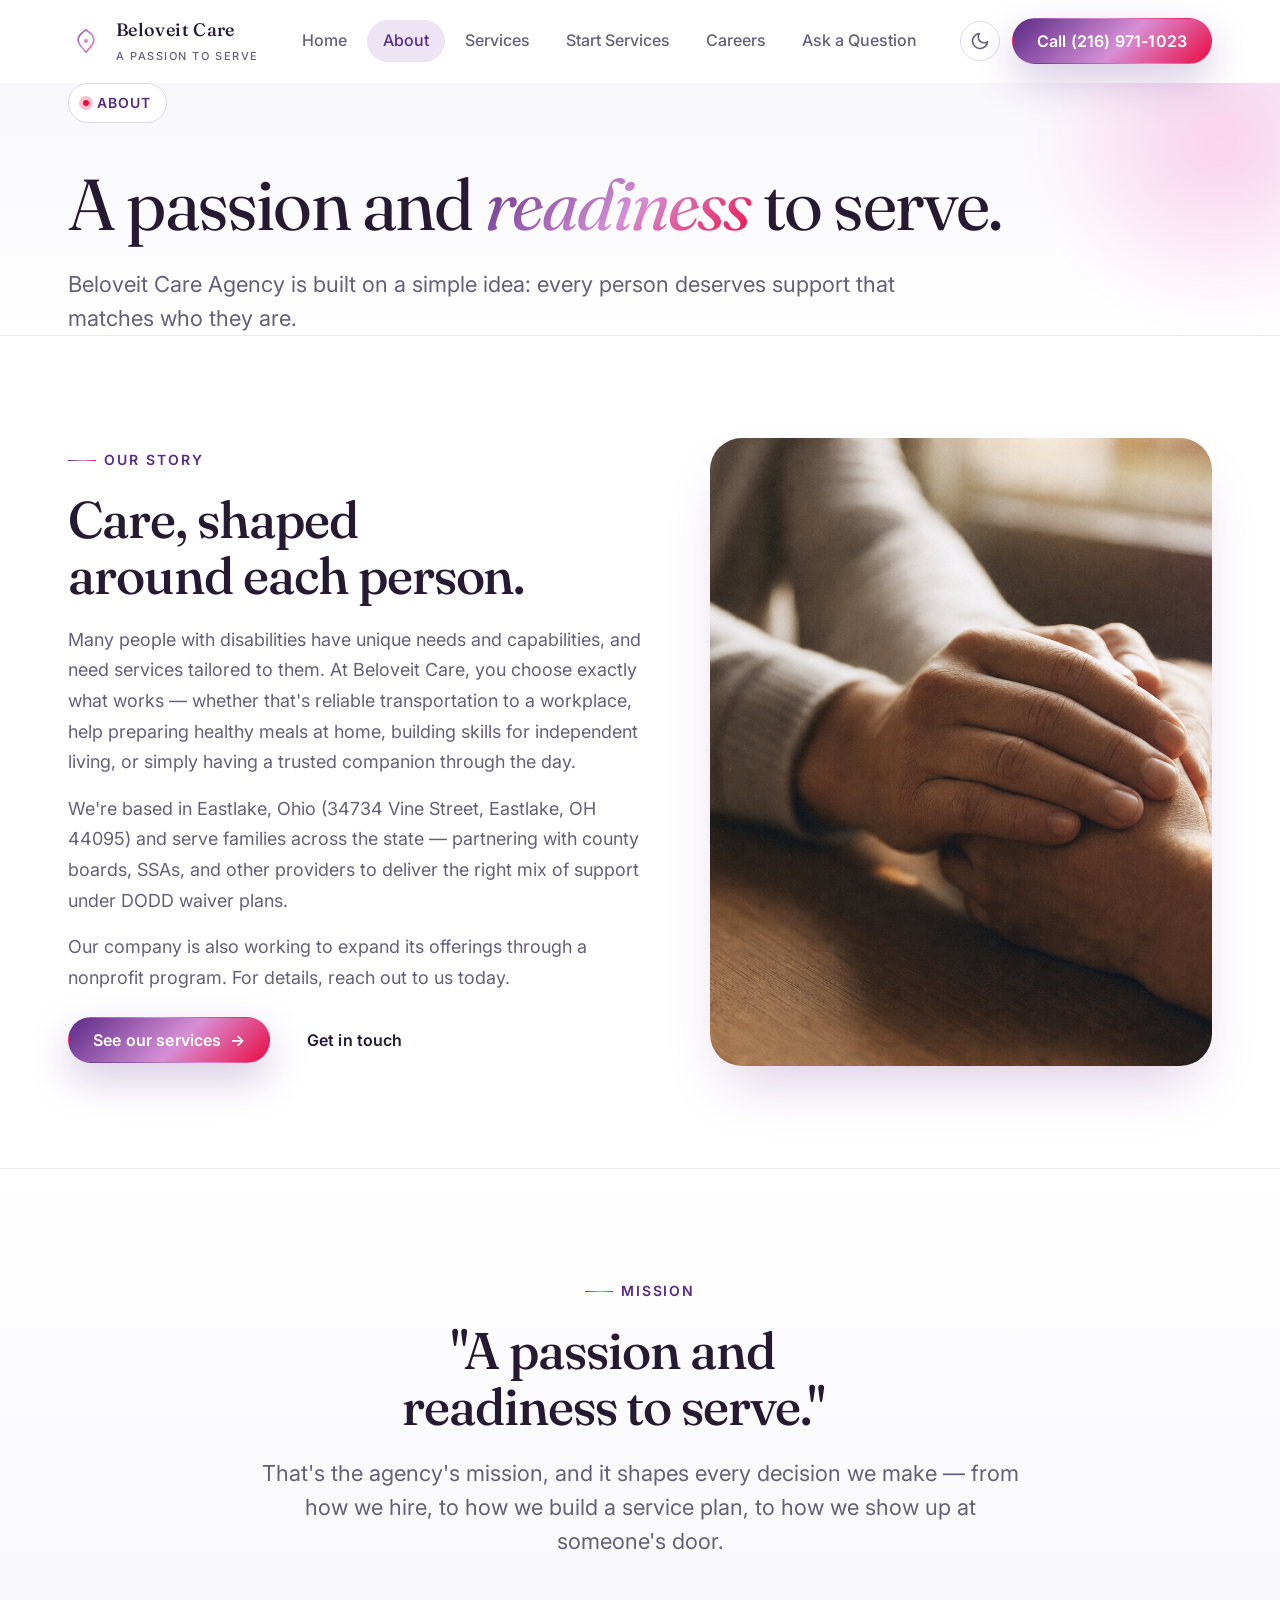
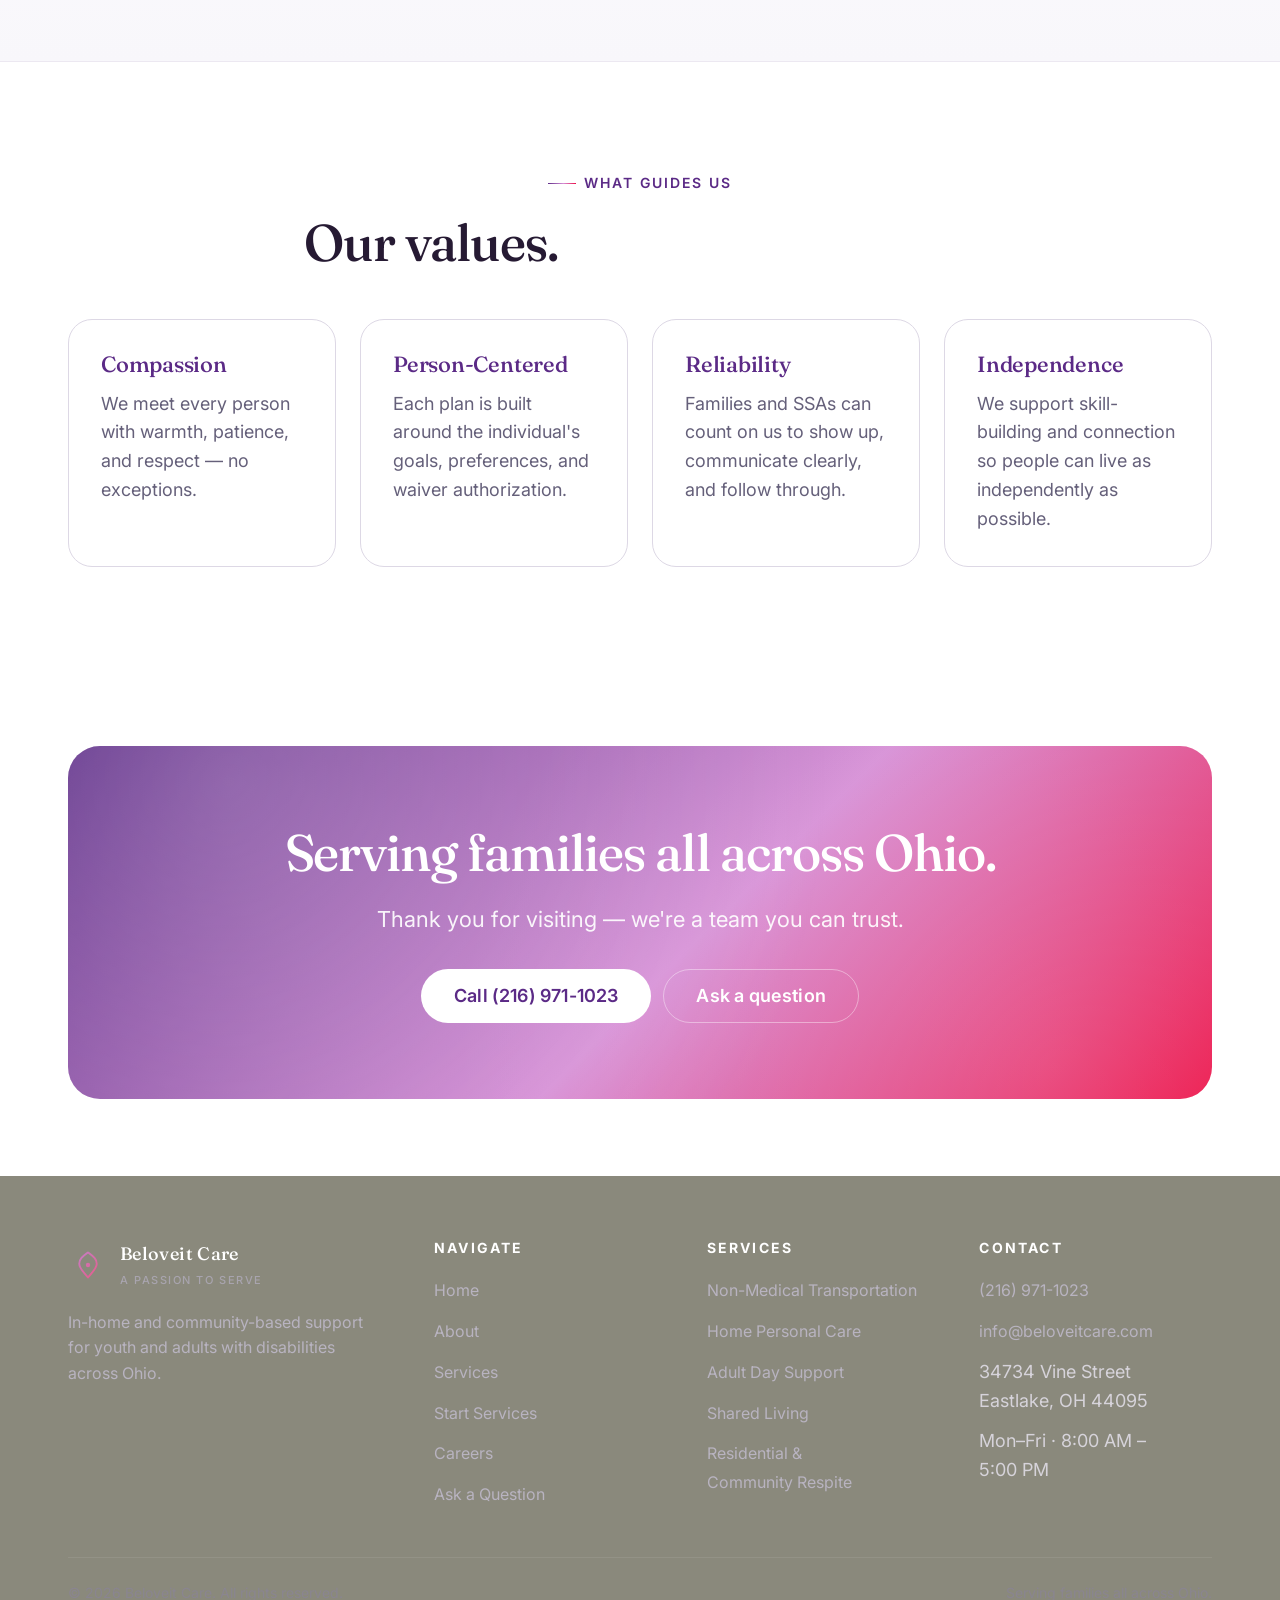
==== commit 75ae9a49: "integrate start-services.html sitewide and normalize brand name to Beloveit Care" ====
--- a/about.html
+++ b/about.html
@@ -3,8 +3,8 @@
 <head>
   <meta charset="utf-8" />
   <meta name="viewport" content="width=device-width, initial-scale=1" />
-  <title>About Be Love It Care — Be Love It Care</title>
-  <meta name="description" content="Be Love It Care is an Eastlake, Ohio agency providing tailored in-home and community-based support for youth and adults with disabilities across the state." />
+  <title>About Beloveit Care — Beloveit Care</title>
+  <meta name="description" content="Beloveit Care is an Eastlake, Ohio agency providing tailored in-home and community-based support for youth and adults with disabilities across the state." />
   <link rel="icon" type="image/svg+xml" href="./assets/favicon.svg" />
   <link rel="preconnect" href="https://fonts.googleapis.com" />
   <link rel="preconnect" href="https://fonts.gstatic.com" crossorigin />
@@ -29,7 +29,7 @@
             <circle cx="32" cy="32" r="3.5" fill="url(#bm1)"/>
           </svg>
           <span>
-            <span class="brand-name">Be Love It Care</span>
+            <span class="brand-name">Beloveit Care</span>
             <span class="brand-tagline">A Passion to Serve</span>
           </span>
         </a>
@@ -37,6 +37,7 @@
           <li><a href="./index.html">Home</a></li>
           <li><a href="./about.html" aria-current="page">About</a></li>
           <li><a href="./services.html">Services</a></li>
+          <li><a href="./start-services.html">Start Services</a></li>
           <li><a href="./careers.html">Careers</a></li>
           <li><a href="./ask.html">Ask a Question</a></li>
         </ul>
@@ -57,7 +58,7 @@
       <div class="container">
         <span class="hero-tag"><span class="dot"></span> About</span>
         <h1 class="page-title">A passion and <span class="accent">readiness</span> to serve.</h1>
-        <p class="page-lede">Be Love It Care Agency is built on a simple idea: every person deserves support that matches who they are.</p>
+        <p class="page-lede">Beloveit Care Agency is built on a simple idea: every person deserves support that matches who they are.</p>
       </div>
     </section>
 
@@ -67,7 +68,7 @@
           <div class="reveal">
             <span class="section-eyebrow">Our Story</span>
             <h2 class="section-title">Care, shaped around each person.</h2>
-            <p class="prose">Many people with disabilities have unique needs and capabilities, and need services tailored to them. At Be Love It Care, you choose exactly what works — whether that's reliable transportation to a workplace, help preparing healthy meals at home, building skills for independent living, or simply having a trusted companion through the day.</p>
+            <p class="prose">Many people with disabilities have unique needs and capabilities, and need services tailored to them. At Beloveit Care, you choose exactly what works — whether that's reliable transportation to a workplace, help preparing healthy meals at home, building skills for independent living, or simply having a trusted companion through the day.</p>
             <p class="prose">We're based in Eastlake, Ohio (34734 Vine Street, Eastlake, OH 44095) and serve families across the state — partnering with county boards, SSAs, and other providers to deliver the right mix of support under DODD waiver plans.</p>
             <p class="prose">Our company is also working to expand its offerings through a nonprofit program. For details, reach out to us today.</p>
             <div style="margin-top: var(--space-6); display:flex; gap: var(--space-3); flex-wrap: wrap;">
@@ -143,7 +144,7 @@
               <path d="M32 12 C24 18, 18 22, 18 30 C18 38, 26 44, 32 52 C38 44, 46 38, 46 30 C46 22, 40 18, 32 12 Z" stroke="url(#fb1)" stroke-width="3" stroke-linejoin="round" fill="none"/>
               <circle cx="32" cy="32" r="3.5" fill="url(#fb1)"/>
             </svg>
-            <span><span class="brand-name">Be Love It Care</span><span class="brand-tagline">A Passion to Serve</span></span>
+            <span><span class="brand-name">Beloveit Care</span><span class="brand-tagline">A Passion to Serve</span></span>
           </div>
           <p class="footer-tagline">In-home and community-based support for youth and adults with disabilities across Ohio.</p>
         </div>
@@ -153,6 +154,7 @@
             <li><a href="./index.html">Home</a></li>
             <li><a href="./about.html">About</a></li>
             <li><a href="./services.html">Services</a></li>
+            <li><a href="./start-services.html">Start Services</a></li>
             <li><a href="./careers.html">Careers</a></li>
             <li><a href="./ask.html">Ask a Question</a></li>
           </ul>
@@ -178,7 +180,7 @@
         </div>
       </div>
       <div class="footer-bar">
-        <span>© <span id="current-year">2026</span> Be Love It Care. All rights reserved.</span>
+        <span>© <span id="current-year">2026</span> Beloveit Care. All rights reserved.</span>
         <span>Serving families all across Ohio.</span>
       </div>
     </div>
--- a/style.css
+++ b/style.css
@@ -1,5 +1,5 @@
 /* ============================================================
-   Be Love It Care — Design System
+   Beloveit Care — Design System
    Brand: #5b2a86 deep purple, #d68fd6 orchid, #ec0b43 crimson
            #8a897c warm gray, #fbfcff cloud white
    ============================================================ */
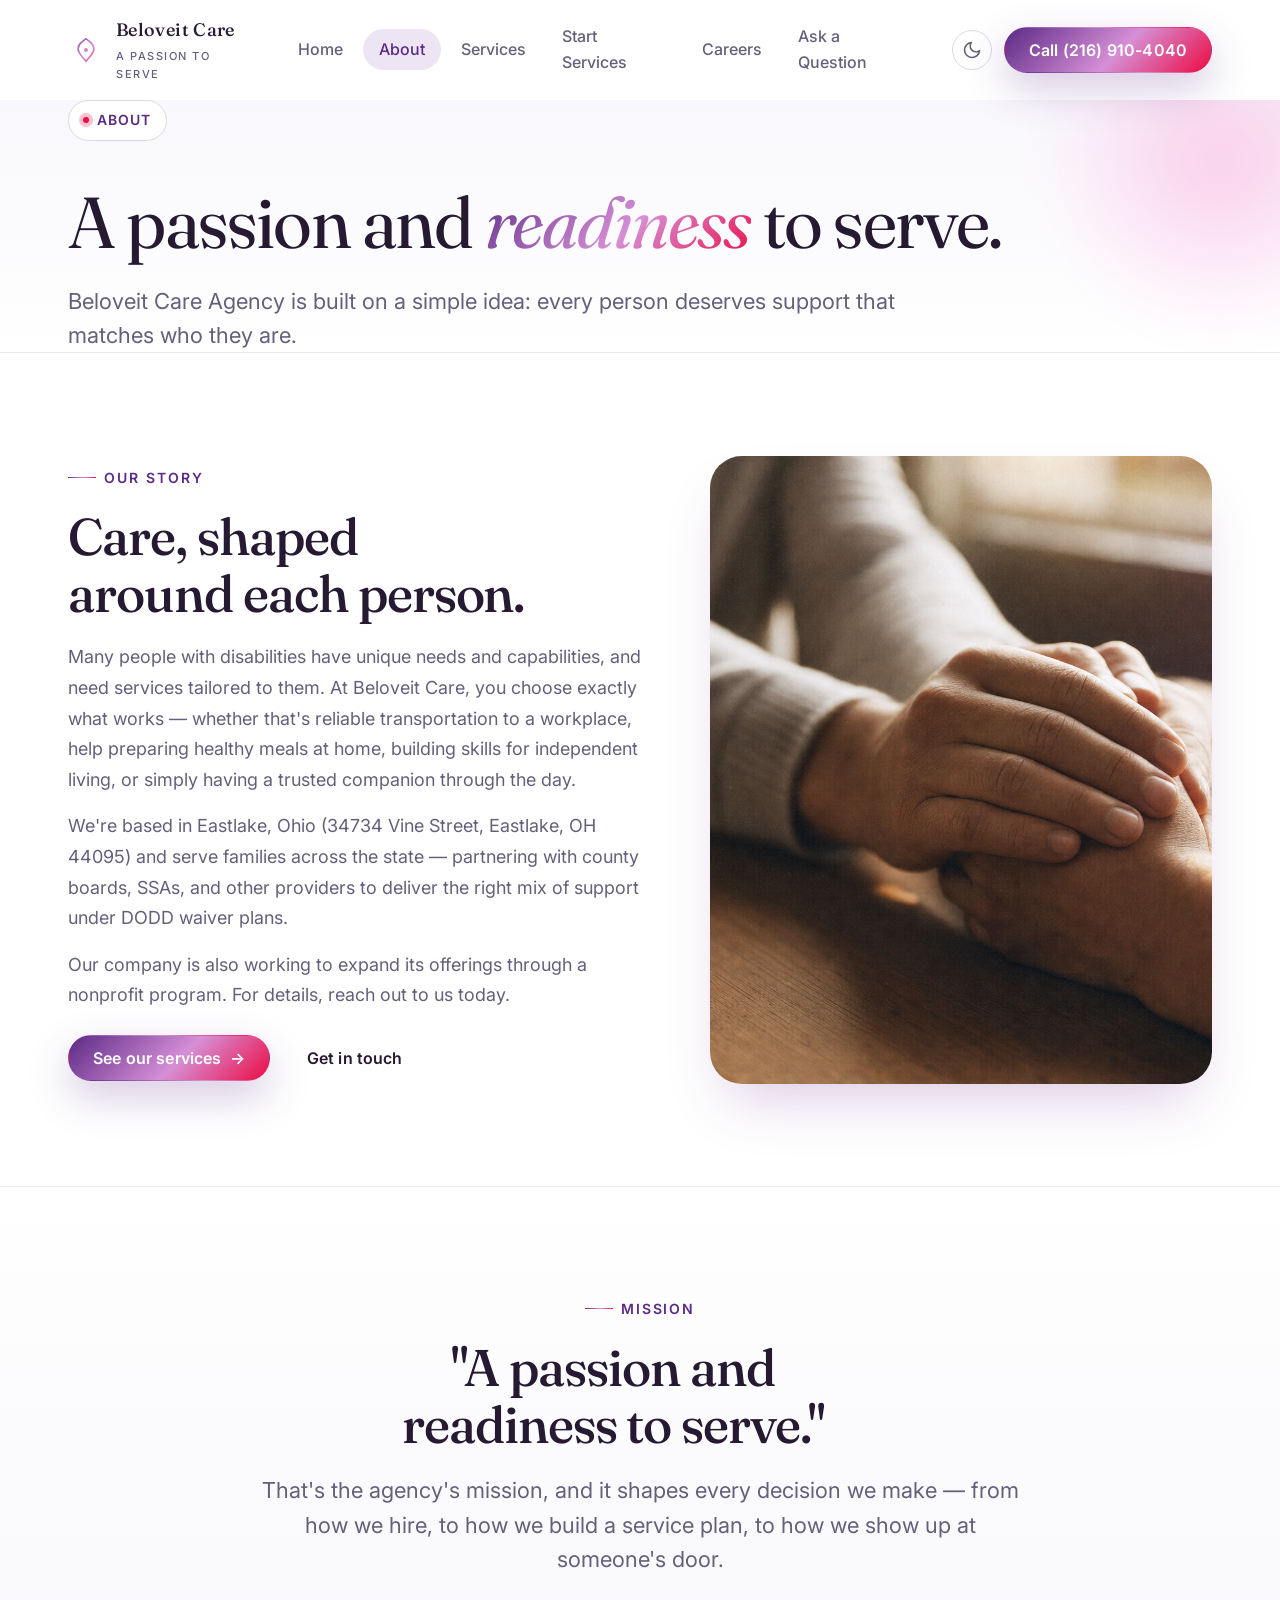
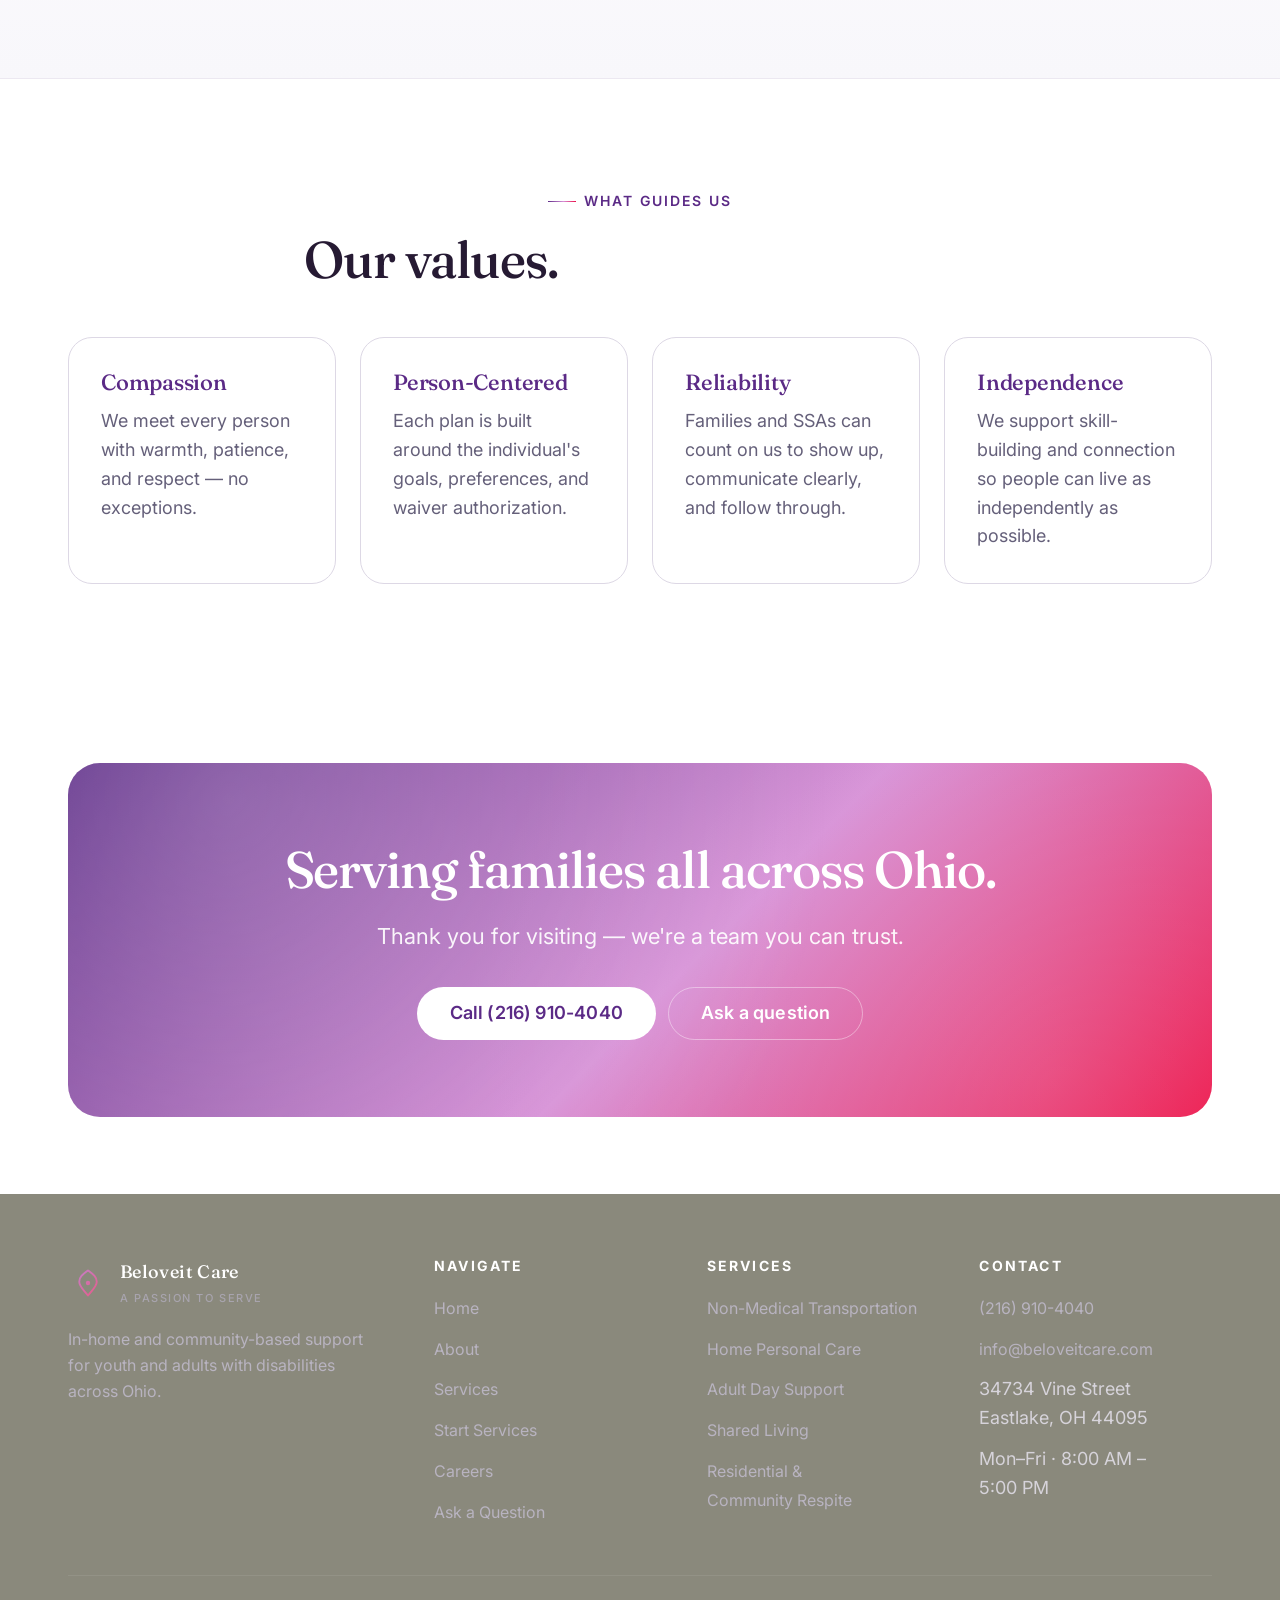
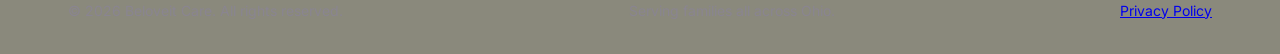
==== commit 0f5204c2: "feat: update phone to (216) 910-4040 and add privacy policy page - Replace all (216) 971-1023 refere" ====
--- a/about.html
+++ b/about.html
@@ -43,7 +43,7 @@
         </ul>
         <div class="nav-actions">
           <button class="theme-toggle" data-theme-toggle aria-label="Toggle theme"></button>
-          <a class="btn btn--primary" href="tel:+12169711023">Call (216) 971-1023</a>
+          <a class="btn btn--primary" href="tel:+12169104040">Call (216) 910-4040</a>
           <button class="nav-toggle" data-nav-toggle aria-label="Open menu" aria-expanded="false">
             <svg width="20" height="20" viewBox="0 0 24 24" fill="none" stroke="currentColor" stroke-width="2" stroke-linecap="round"><line x1="3" y1="6" x2="21" y2="6"/><line x1="3" y1="12" x2="21" y2="12"/><line x1="3" y1="18" x2="21" y2="18"/></svg>
           </button>
@@ -126,7 +126,7 @@
           <h2>Serving families all across Ohio.</h2>
           <p>Thank you for visiting — we're a team you can trust.</p>
           <div style="display:flex; gap: var(--space-3); justify-content: center; flex-wrap: wrap;">
-            <a class="btn btn--primary btn--lg" href="tel:+12169711023">Call (216) 971-1023</a>
+            <a class="btn btn--primary btn--lg" href="tel:+12169104040">Call (216) 910-4040</a>
             <a class="btn btn--secondary btn--lg" href="./ask.html">Ask a question</a>
           </div>
         </div>
@@ -172,7 +172,7 @@
         <div class="footer-col">
           <h4>Contact</h4>
           <ul role="list">
-            <li><a href="tel:+12169711023">(216) 971-1023</a></li>
+            <li><a href="tel:+12169104040">(216) 910-4040</a></li>
             <li><a href="mailto:info@beloveitcare.com">info@beloveitcare.com</a></li>
             <li>34734 Vine Street<br/>Eastlake, OH 44095</li>
             <li>Mon–Fri · 8:00 AM – 5:00 PM</li>
@@ -182,6 +182,7 @@
       <div class="footer-bar">
         <span>© <span id="current-year">2026</span> Beloveit Care. All rights reserved.</span>
         <span>Serving families all across Ohio.</span>
+        <span><a href="./privacy-policy.html">Privacy Policy</a></span>
       </div>
     </div>
   </footer>
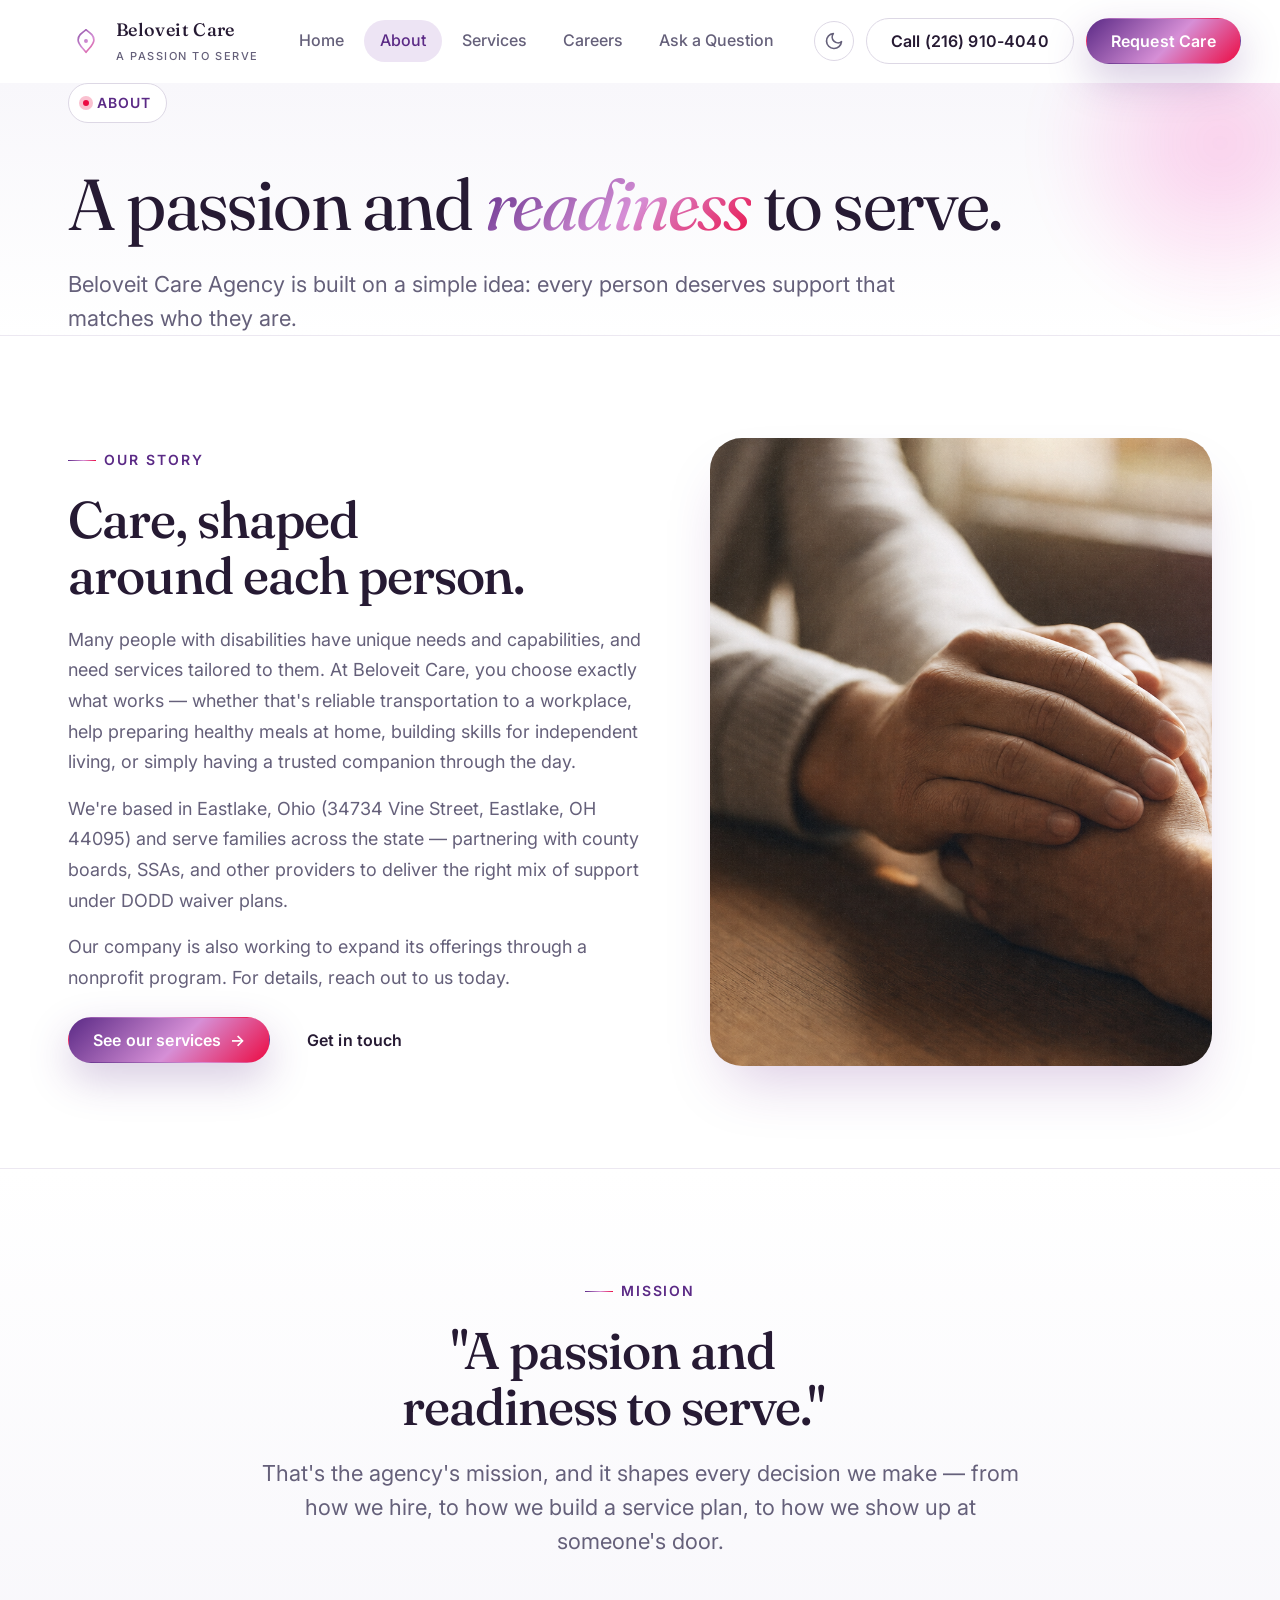
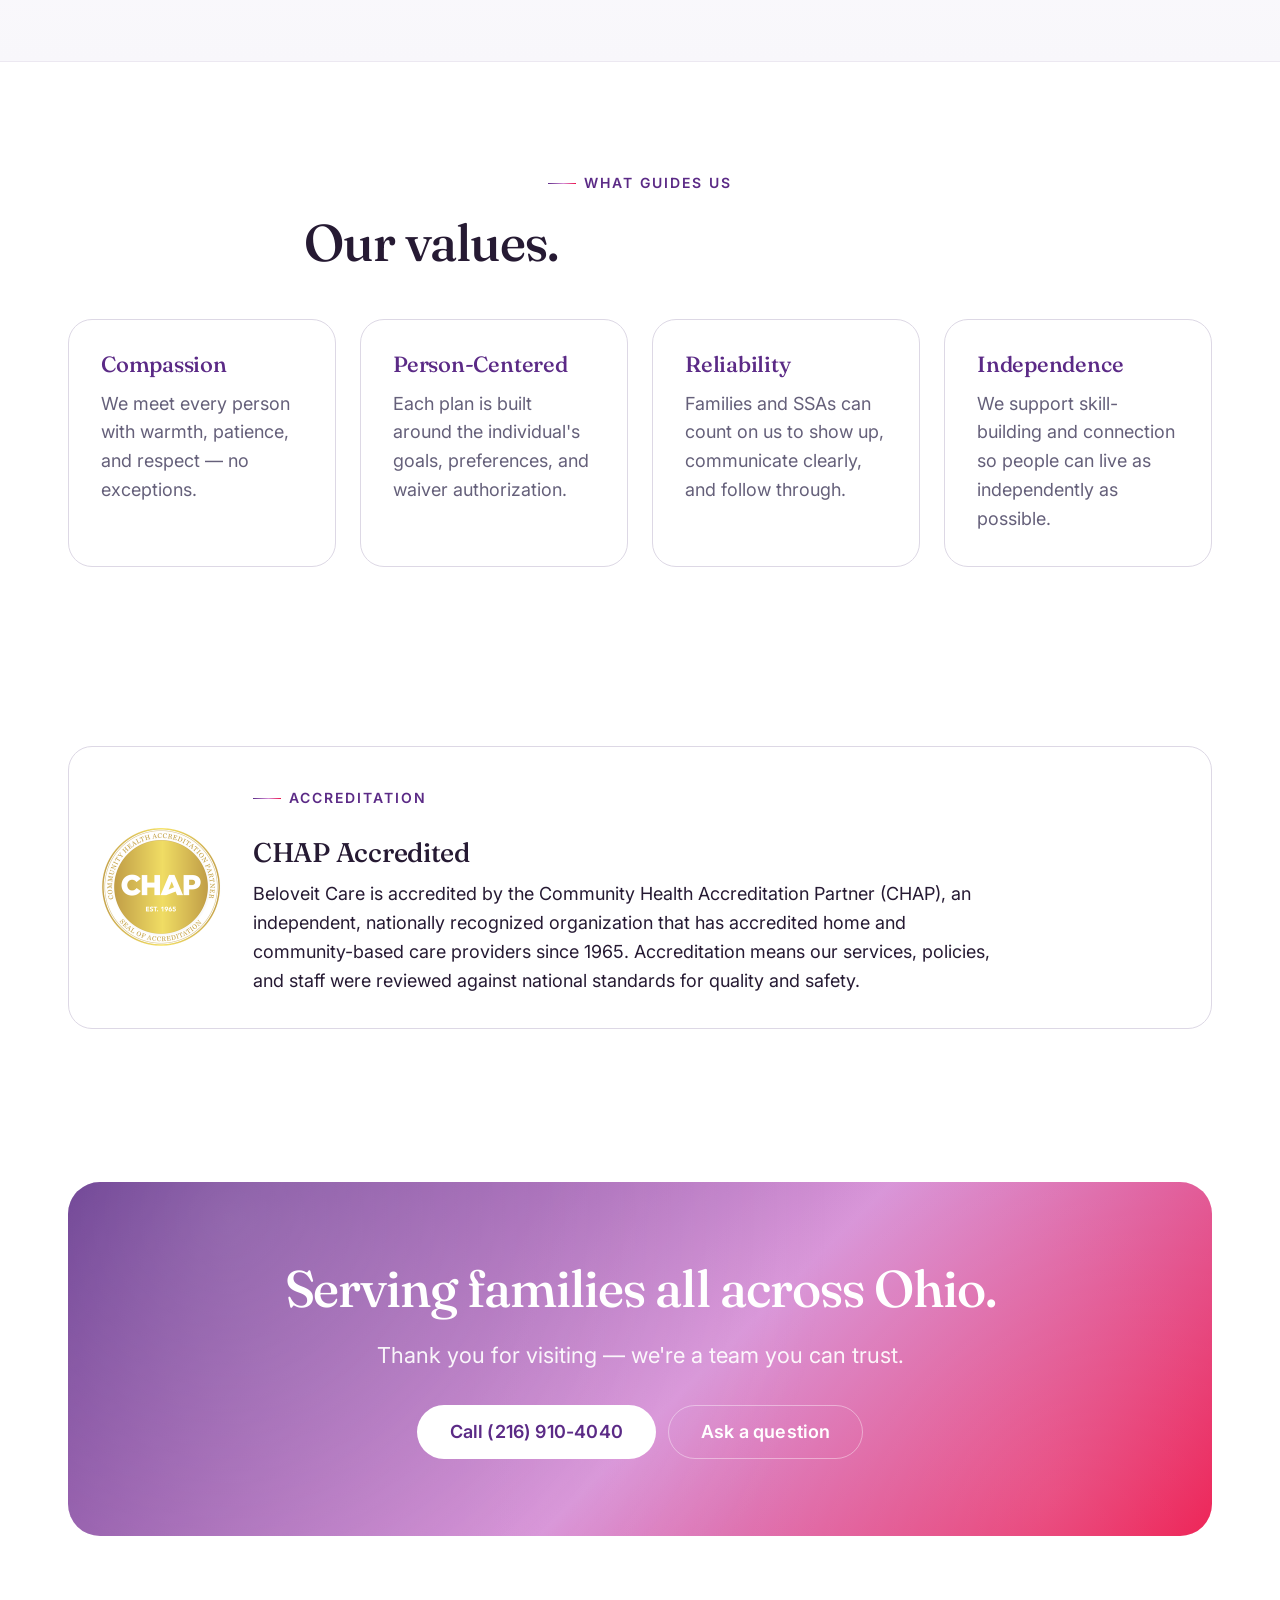
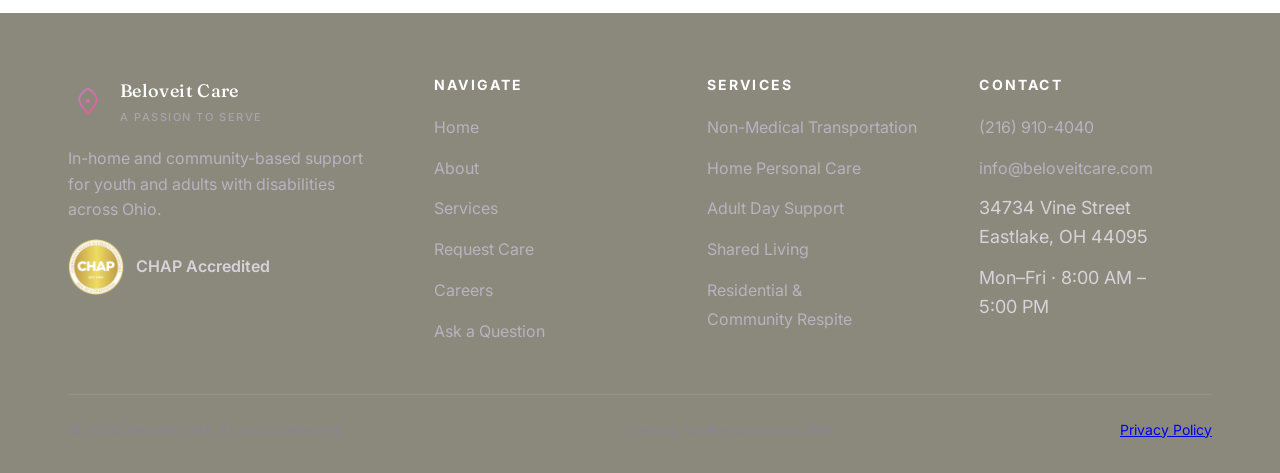
==== commit 6e1629a8: "Add Request Care CTA and CHAP accreditation - Request Care is now the primary header button and hero" ====
--- a/about.html
+++ b/about.html
@@ -37,13 +37,14 @@
           <li><a href="./index.html">Home</a></li>
           <li><a href="./about.html" aria-current="page">About</a></li>
           <li><a href="./services.html">Services</a></li>
-          <li><a href="./start-services.html">Start Services</a></li>
+          <li class="nav-links__mobile"><a href="./start-services.html">Request Care</a></li>
           <li><a href="./careers.html">Careers</a></li>
           <li><a href="./ask.html">Ask a Question</a></li>
         </ul>
         <div class="nav-actions">
           <button class="theme-toggle" data-theme-toggle aria-label="Toggle theme"></button>
-          <a class="btn btn--primary" href="tel:+12169104040">Call (216) 910-4040</a>
+          <a class="btn btn--secondary nav-call" href="tel:+12169104040">Call (216) 910-4040</a>
+          <a class="btn btn--primary" href="./start-services.html">Request Care</a>
           <button class="nav-toggle" data-nav-toggle aria-label="Open menu" aria-expanded="false">
             <svg width="20" height="20" viewBox="0 0 24 24" fill="none" stroke="currentColor" stroke-width="2" stroke-linecap="round"><line x1="3" y1="6" x2="21" y2="6"/><line x1="3" y1="12" x2="21" y2="12"/><line x1="3" y1="18" x2="21" y2="18"/></svg>
           </button>
@@ -120,6 +121,20 @@
       </div>
     </section>
 
+    <!-- ACCREDITATION -->
+    <section class="section--tight">
+      <div class="container">
+        <div class="accred-card reveal">
+          <img src="./assets/chap-seal.png" alt="CHAP Seal of Accreditation" width="120" height="120" loading="lazy" />
+          <div>
+            <span class="section-eyebrow">Accreditation</span>
+            <h2>CHAP Accredited</h2>
+            <p>Beloveit Care is accredited by the Community Health Accreditation Partner (CHAP), an independent, nationally recognized organization that has accredited home and community-based care providers since 1965. Accreditation means our services, policies, and staff were reviewed against national standards for quality and safety.</p>
+          </div>
+        </div>
+      </div>
+    </section>
+
     <section>
       <div class="container">
         <div class="cta-banner reveal">
@@ -147,6 +162,10 @@
             <span><span class="brand-name">Beloveit Care</span><span class="brand-tagline">A Passion to Serve</span></span>
           </div>
           <p class="footer-tagline">In-home and community-based support for youth and adults with disabilities across Ohio.</p>
+          <div class="footer-chap">
+            <img src="./assets/chap-seal.png" alt="CHAP Seal of Accreditation" width="56" height="56" loading="lazy" />
+            <span>CHAP Accredited</span>
+          </div>
         </div>
         <div class="footer-col">
           <h4>Navigate</h4>
@@ -154,7 +173,7 @@
             <li><a href="./index.html">Home</a></li>
             <li><a href="./about.html">About</a></li>
             <li><a href="./services.html">Services</a></li>
-            <li><a href="./start-services.html">Start Services</a></li>
+            <li><a href="./start-services.html">Request Care</a></li>
             <li><a href="./careers.html">Careers</a></li>
             <li><a href="./ask.html">Ask a Question</a></li>
           </ul>
--- a/style.css
+++ b/style.css
@@ -1477,3 +1477,35 @@
 }
 .form-status.is-success { color: #15803d; font-weight: 500; }
 .form-status.is-error { color: #b91c1c; font-weight: 500; }
+
+/* ---- Request Care nav + CHAP accreditation ---- */
+.nav-links__mobile { display: none; }
+@media (max-width: 820px) { .nav-links__mobile { display: list-item; list-style: none; } }
+.nav-links a { white-space: nowrap; }
+.nav .brand { flex-shrink: 0; white-space: nowrap; }
+@media (max-width: 1240px) { .nav-actions .nav-call { display: none; } }
+
+.footer-chap {
+  display: inline-flex;
+  align-items: center;
+  gap: var(--space-3);
+  margin-top: var(--space-4);
+  font-size: var(--text-sm);
+  font-weight: 600;
+}
+.footer-chap img { width: 56px; height: 56px; }
+
+.accred-card {
+  display: flex;
+  align-items: center;
+  gap: var(--space-8);
+  padding: var(--space-8);
+  border: 1px solid var(--color-border);
+  border-radius: var(--radius-xl);
+  background: var(--color-surface);
+}
+.accred-card img { width: 120px; height: 120px; flex-shrink: 0; }
+.accred-card h2 { margin: var(--space-2) 0 var(--space-3); }
+@media (max-width: 640px) {
+  .accred-card { flex-direction: column; text-align: center; padding: var(--space-6); }
+}
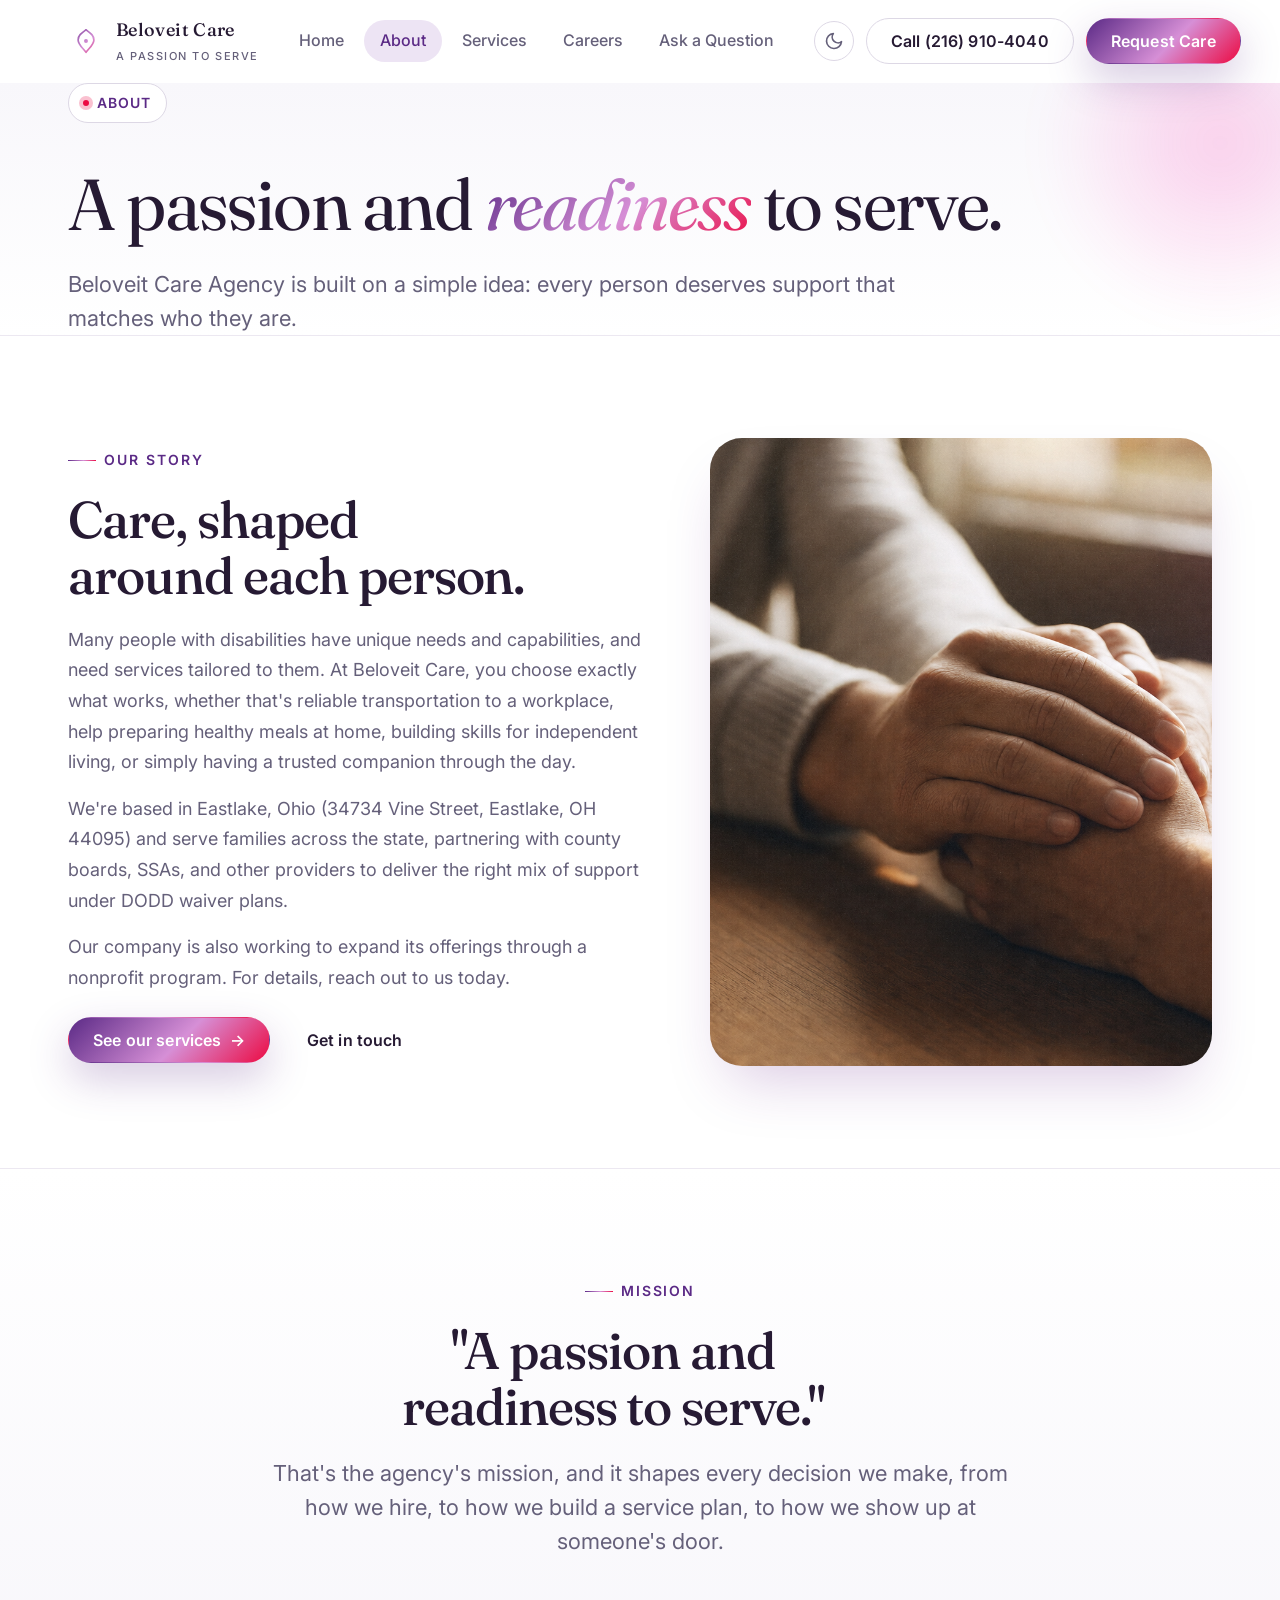
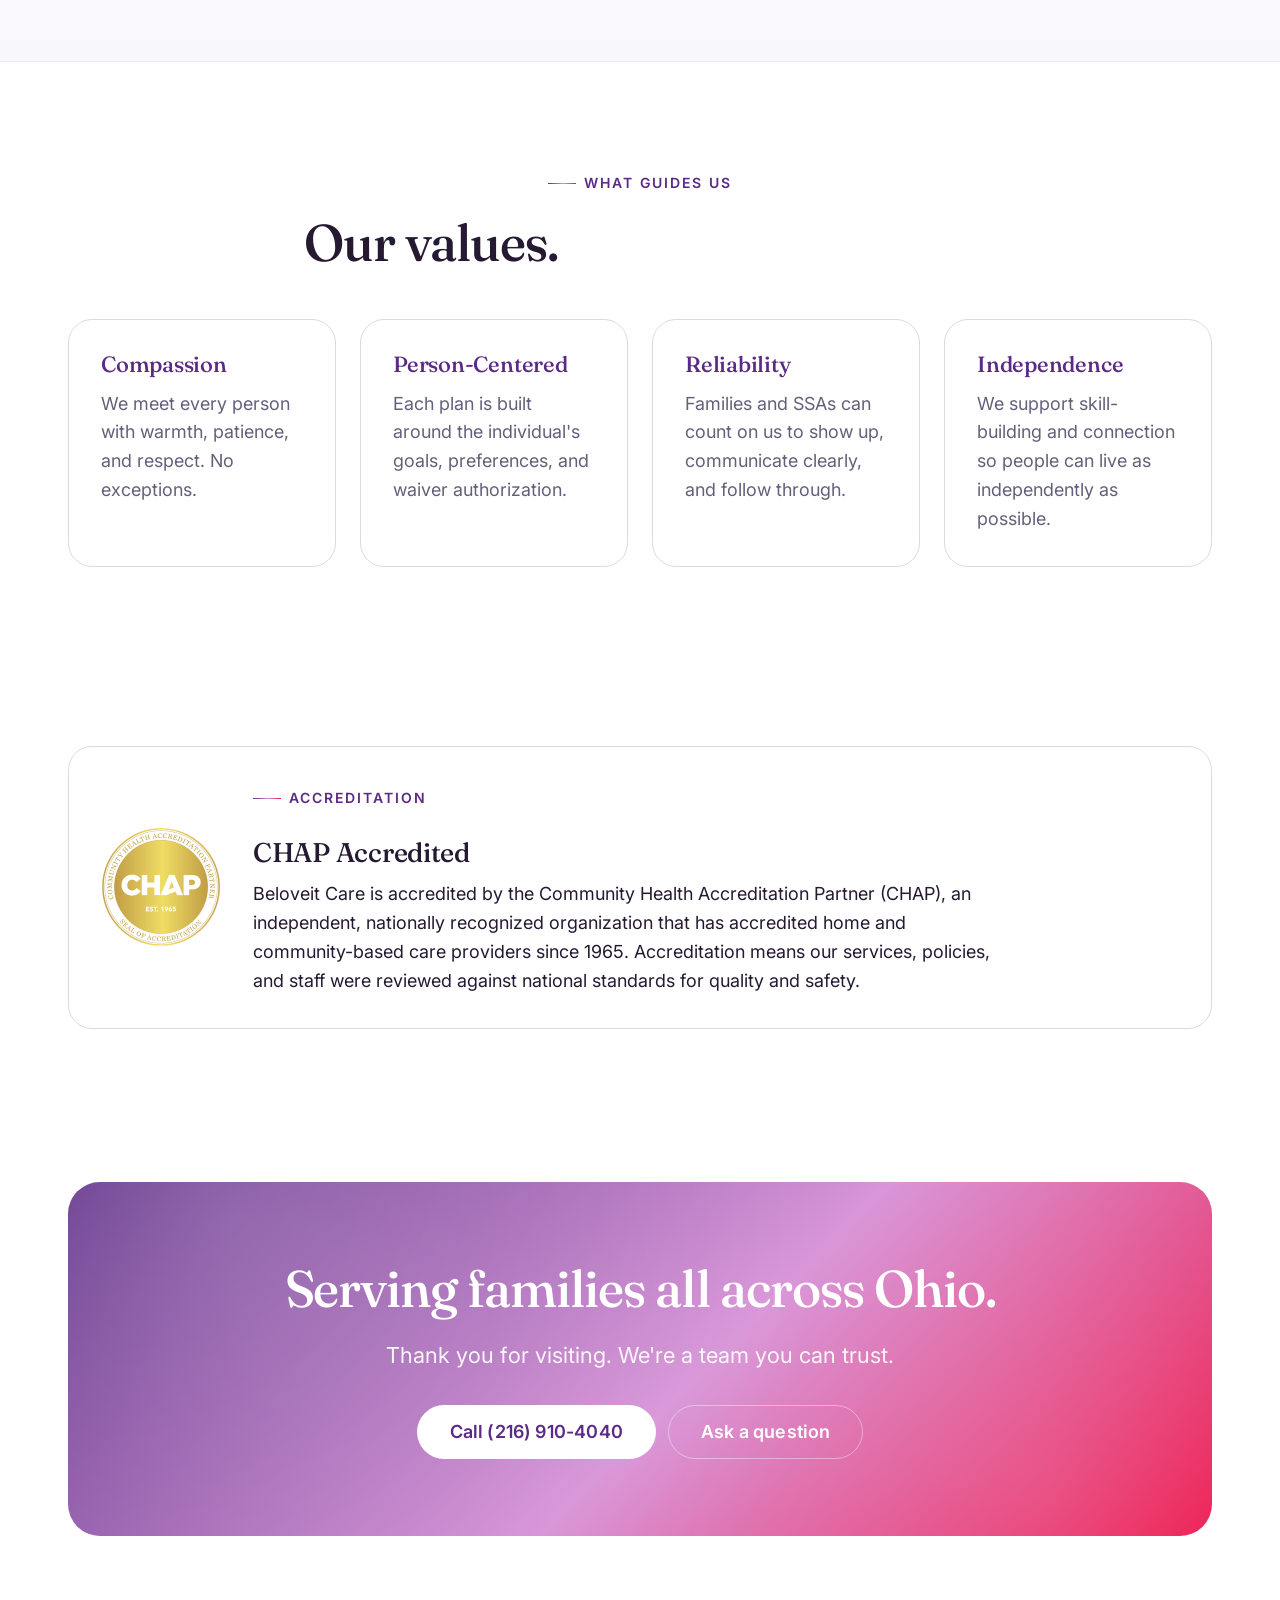
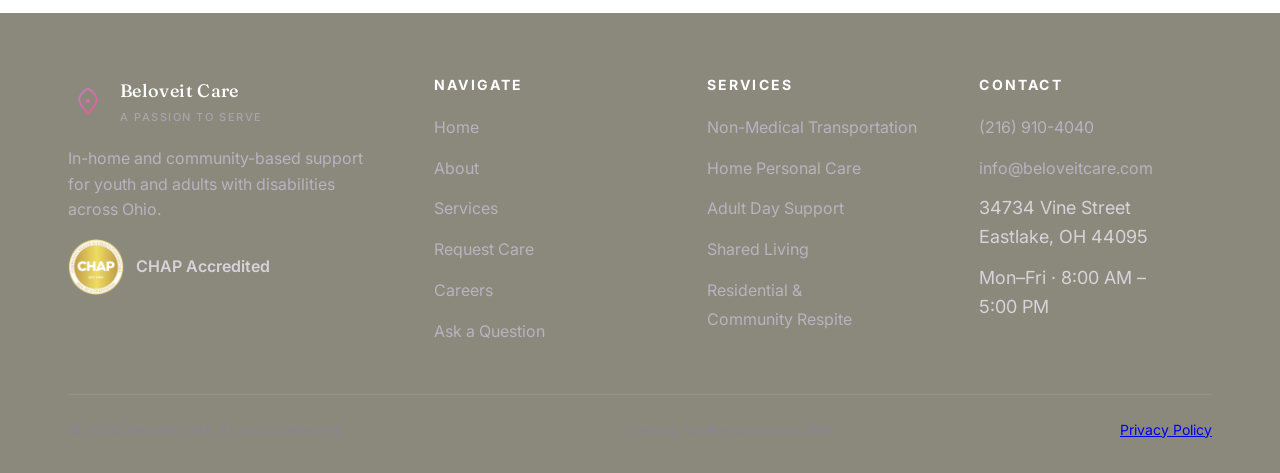
==== commit 51e9c152: "Replace em dashes in site copy with commas, periods, and colons Code comments left as-is; only visit" ====
--- a/about.html
+++ b/about.html
@@ -3,7 +3,7 @@
 <head>
   <meta charset="utf-8" />
   <meta name="viewport" content="width=device-width, initial-scale=1" />
-  <title>About Beloveit Care — Beloveit Care</title>
+  <title>About | Beloveit Care</title>
   <meta name="description" content="Beloveit Care is an Eastlake, Ohio agency providing tailored in-home and community-based support for youth and adults with disabilities across the state." />
   <link rel="icon" type="image/svg+xml" href="./assets/favicon.svg" />
   <link rel="preconnect" href="https://fonts.googleapis.com" />
@@ -69,8 +69,8 @@
           <div class="reveal">
             <span class="section-eyebrow">Our Story</span>
             <h2 class="section-title">Care, shaped around each person.</h2>
-            <p class="prose">Many people with disabilities have unique needs and capabilities, and need services tailored to them. At Beloveit Care, you choose exactly what works — whether that's reliable transportation to a workplace, help preparing healthy meals at home, building skills for independent living, or simply having a trusted companion through the day.</p>
-            <p class="prose">We're based in Eastlake, Ohio (34734 Vine Street, Eastlake, OH 44095) and serve families across the state — partnering with county boards, SSAs, and other providers to deliver the right mix of support under DODD waiver plans.</p>
+            <p class="prose">Many people with disabilities have unique needs and capabilities, and need services tailored to them. At Beloveit Care, you choose exactly what works, whether that's reliable transportation to a workplace, help preparing healthy meals at home, building skills for independent living, or simply having a trusted companion through the day.</p>
+            <p class="prose">We're based in Eastlake, Ohio (34734 Vine Street, Eastlake, OH 44095) and serve families across the state, partnering with county boards, SSAs, and other providers to deliver the right mix of support under DODD waiver plans.</p>
             <p class="prose">Our company is also working to expand its offerings through a nonprofit program. For details, reach out to us today.</p>
             <div style="margin-top: var(--space-6); display:flex; gap: var(--space-3); flex-wrap: wrap;">
               <a class="btn btn--primary" href="./services.html">See our services <span class="arrow">→</span></a>
@@ -89,7 +89,7 @@
         <div class="reveal" style="text-align:center; max-width: 780px; margin: 0 auto;">
           <span class="section-eyebrow">Mission</span>
           <h2 class="section-title">"A passion and readiness to serve."</h2>
-          <p class="section-lede">That's the agency's mission, and it shapes every decision we make — from how we hire, to how we build a service plan, to how we show up at someone's door.</p>
+          <p class="section-lede">That's the agency's mission, and it shapes every decision we make, from how we hire, to how we build a service plan, to how we show up at someone's door.</p>
         </div>
       </div>
     </section>
@@ -103,7 +103,7 @@
         <div class="values-grid">
           <div class="value reveal">
             <h3>Compassion</h3>
-            <p>We meet every person with warmth, patience, and respect — no exceptions.</p>
+            <p>We meet every person with warmth, patience, and respect. No exceptions.</p>
           </div>
           <div class="value reveal">
             <h3>Person-Centered</h3>
@@ -139,7 +139,7 @@
       <div class="container">
         <div class="cta-banner reveal">
           <h2>Serving families all across Ohio.</h2>
-          <p>Thank you for visiting — we're a team you can trust.</p>
+          <p>Thank you for visiting. We're a team you can trust.</p>
           <div style="display:flex; gap: var(--space-3); justify-content: center; flex-wrap: wrap;">
             <a class="btn btn--primary btn--lg" href="tel:+12169104040">Call (216) 910-4040</a>
             <a class="btn btn--secondary btn--lg" href="./ask.html">Ask a question</a>
